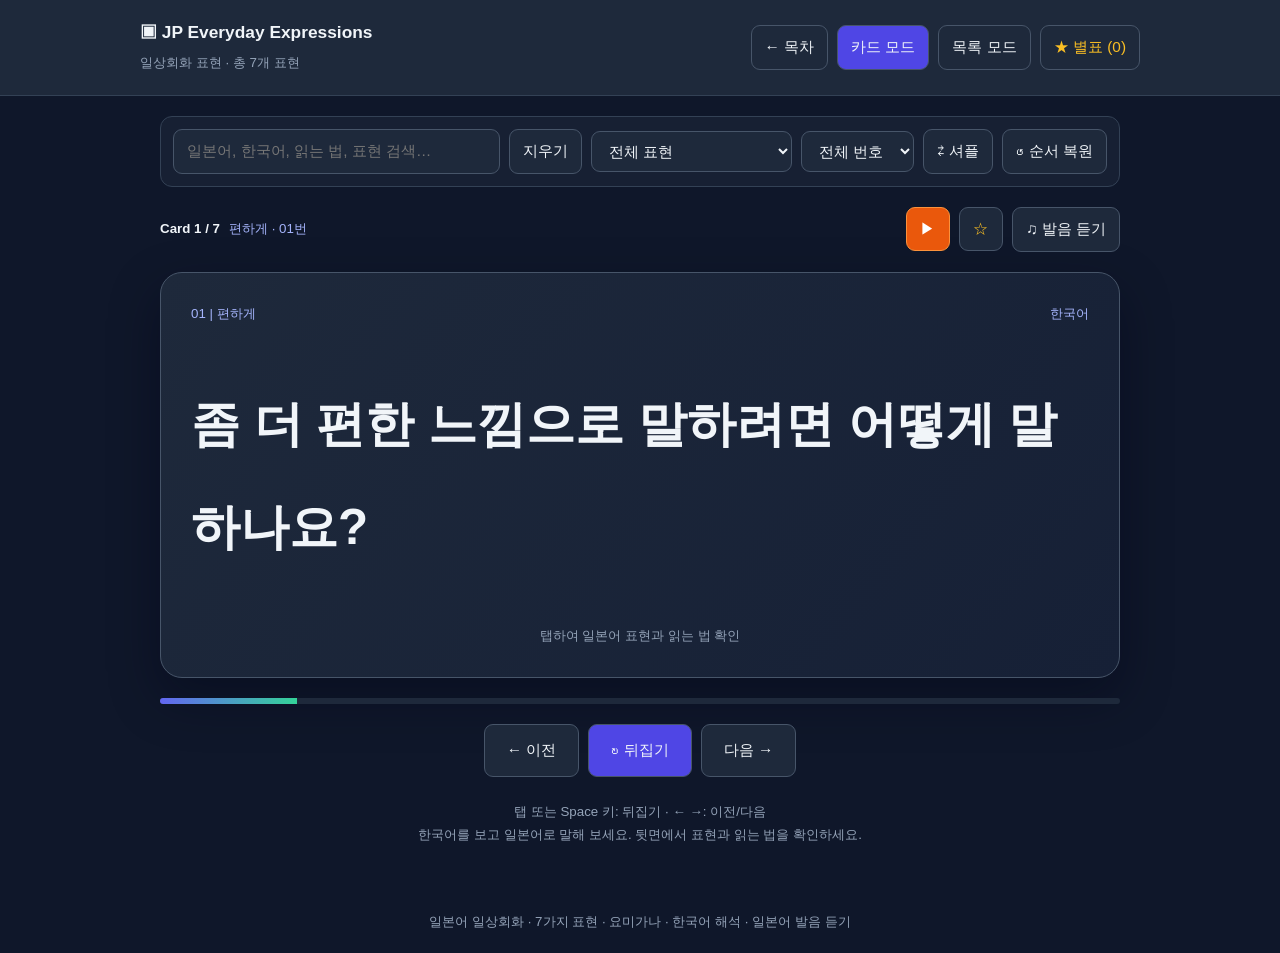
==== JP_Everyday_Expressions.html @ 0b971351 "Add menu return link to all study pages" ====
<!doctype html><html lang="ko"><meta charset="utf-8"><meta name="viewport" content="width=device-width,initial-scale=1"><title>JP Everyday Expressions</title><link rel="icon" type="image/svg+xml" href="./sjpt-favicon.svg"><style>
:root{color-scheme:dark}*{box-sizing:border-box}body{margin:0;background:#0f172a;color:#f1f5f9;font:calc(16px + 1pt)/1.7 Arial,'Malgun Gothic',sans-serif}header{background:#1e293b;border-bottom:1px solid #334155;padding:18px}header>div,main{max-width:1000px;margin:auto}h1{font-size:calc(16px + 1pt);margin:0}small,.hint,footer{font-size:calc(12px + 1pt);color:#94a3b8}main{padding:20px}.row{display:flex;gap:9px;align-items:center;flex-wrap:wrap}header>div{display:flex;justify-content:space-between;gap:16px;flex-wrap:wrap}button,input,select,.menuLink{font:calc(14px + 1pt)/1.5 Arial,'Malgun Gothic',sans-serif;border:1px solid #475569;border-radius:9px;padding:10px 13px;color:#f1f5f9;background:#1e293b}button,select,.menuLink{cursor:pointer}.menuLink{text-decoration:none;display:inline-flex;align-items:center}button:hover,.menuLink:hover{background:#475569}button.active,.primary{background:#4f46e5}button:focus-visible,input:focus-visible,select:focus-visible,[tabindex]:focus-visible{outline:3px solid #a5b4fc;outline-offset:3px}input{flex:1;min-width:180px}.filters{background:#1e293b88;padding:12px;border:1px solid #334155;border-radius:12px}.status{justify-content:space-between;margin:20px 0;font-size:calc(12px + 1pt)}.badge{color:#a5b4fc}.star{color:#fbbf24}#autoPlay,#star{width:44px;height:44px;padding:0;display:inline-grid;place-items:center}#autoPlay{background:#ea580c;border-color:#fb923c;color:#fff}#autoPlay:hover{background:#c2410c;border-color:#fdba74}#autoPlay.active{background:#f97316;border-color:#fed7aa}.card{border:1px solid #475569;background:linear-gradient(130deg,#1e293b,#162036);border-radius:22px;padding:30px;min-height:400px;box-shadow:0 20px 50px #02061766;cursor:pointer;display:flex;flex-direction:column;gap:26px}.card.back{background:linear-gradient(130deg,#28244c,#0f172a);border-color:#6366f1}.cardTop{display:flex;justify-content:space-between;gap:10px;font-size:calc(12px + 1pt);color:#a5b4fc}.sentence{font-size:calc(48px + 1pt);line-height:2.1;font-weight:bold;overflow-wrap:anywhere;margin:auto 0;padding:20px 0}.sentence.long{font-size:calc(30px + 1pt)}ruby{ruby-position:over}rt{font-size:calc(14px + 1pt);color:#a5b4fc;font-weight:normal}rp{display:none}.translations{margin:1em 0 0;border-top:1px solid #454563;padding-top:24px;display:grid;grid-template-columns:46px 1fr;gap:12px;font-size:calc(16px + 1pt);line-height:1.8}dt{font-weight:bold;color:#a5b4fc}dd{margin:0}dt:last-of-type,dd:last-child{color:#6ee7b7}.hint{text-align:center}.progress{height:6px;border-radius:5px;background:#1e293b;margin:20px 0;overflow:hidden}.progress>div{height:100%;background:linear-gradient(90deg,#6366f1,#34d399)}.controls{justify-content:center}.controls button{padding:14px 22px}.help{text-align:center;color:#94a3b8;font-size:calc(12px + 1pt);margin:24px 0}.listitem{background:#1e293b;border:1px solid #334155;border-radius:14px;padding:22px;margin:15px 0}.listitem h2{font-size:calc(14px + 1pt);color:#a5b4fc}.listSentence{font-size:calc(20px + 1pt);line-height:2.3}footer{text-align:center;padding:20px}.empty{text-align:center;padding:60px 20px;color:#94a3b8}#message{color:#fbbf24;font-size:calc(12px + 1pt)}[hidden]{display:none!important}@media(max-width:640px){main{padding:12px}.card{padding:22px 18px;min-height:380px}.sentence{font-size:calc(36px + 1pt)}.sentence.long{font-size:calc(28px + 1pt)}rt{font-size:calc(12px + 1pt)}.filters input{flex-basis:100%}select{max-width:100%}.translations{grid-template-columns:38px 1fr}.controls button{padding:12px 18px}}
</style><header><div><div><h1>▣ JP Everyday Expressions</h1><small>일상회화 표현 · 총 7개 표현</small></div><nav class="row"><a class="menuLink" href="./index.html" aria-label="SJPT 학습 목차로 돌아가기">← 목차</a><button id="cardsMode" class="active">카드 모드</button><button id="listMode">목록 모드</button><button id="starFilter" class="star">★ 별표 (0)</button></nav></div></header><main><section class="row filters"><input id="search" aria-label="검색" placeholder="일본어, 한국어, 읽는 법, 표현 검색…"><button id="clear">지우기</button><select id="part" aria-label="표현 분류"><option value="">전체 표현</option><option value="1">편하게</option><option value="2">격식 있게</option><option value="3">정중하게</option><option value="4">어느 쪽이든 괜찮음</option><option value="5">티켓 구매 문의</option><option value="6">매표소 위치 안내</option><option value="7">교통 IC 카드 이용 안내</option></select><select id="number" aria-label="문항 번호"><option value="">전체 번호</option></select><button id="shuffle">⇄ 셔플</button><button id="reset">↺ 순서 복원</button></section><div class="row status"><div class="row"><strong id="count" aria-live="polite"></strong><span id="tag" class="badge"></span></div><div class="row"><button id="autoPlay" aria-label="자동 넘김 시작" title="자동 넘김 시작" aria-pressed="false">▶</button><button id="star" class="star" aria-label="현재 문항 별표">☆</button><button id="speak">♫ 발음 듣기</button></div></div><p id="message" role="status"></p><section id="cardView"><div id="card" class="card" role="button" tabindex="0" aria-label="카드 뒤집기"></div><div class="progress"><div id="progress"></div></div><div class="row controls"><button id="prev">← 이전</button><button id="flip" class="primary">↻ 뒤집기</button><button id="next">다음 →</button></div><p class="help">탭 또는 Space 키: 뒤집기 · ← →: 이전/다음<br>한국어를 보고 일본어로 말해 보세요. 뒷면에서 표현과 읽는 법을 확인하세요.</p></section><section id="listView" hidden aria-label="문항 목록"></section><div id="empty" class="empty" hidden>조건에 맞는 문항이 없습니다.<br>검색어 또는 필터를 변경해 주세요.</div></main><footer>일본어 일상회화 · 7가지 표현 · 요미가나 · 한국어 해석 · 일본어 발음 듣기</footer><script>
const DATA=[{"title": "편하게", "qko": "좀 더 편한 느낌으로 말하려면 어떻게 말하나요?", "a": "もう少しカジュアルに言うなら、どう言いますか？", "part": 1, "id": 1, "no": "01", "qr": "좀 더 편한 느낌으로 말하려면 어떻게 말하나요?", "q": "좀 더 편한 느낌으로 말하려면 어떻게 말하나요?", "ar": "もう少(すこ)しカジュアルに言(い)うなら、どう言(い)いますか？", "situation": "", "ako": "カジュアル: 격식 없는, 편안한"}, {"title": "격식 있게", "qko": "좀 더 공식적인 느낌으로 말하려면 어떻게 말하나요?", "a": "もう少しフォーマルに言うなら、どう言いますか？", "part": 2, "id": 2, "no": "02", "qr": "좀 더 공식적인 느낌으로 말하려면 어떻게 말하나요?", "q": "좀 더 공식적인 느낌으로 말하려면 어떻게 말하나요?", "ar": "もう少(すこ)しフォーマルに言(い)うなら、どう言(い)いますか？", "situation": "", "ako": "フォーマル: 격식을 갖춘, 공식적인"}, {"title": "정중하게", "qko": "좀 더 정중하게 말하려면 어떻게 말하나요?", "a": "もう少し丁寧に言うなら、どう言いますか？", "part": 3, "id": 3, "no": "03", "qr": "좀 더 정중하게 말하려면 어떻게 말하나요?", "q": "좀 더 정중하게 말하려면 어떻게 말하나요?", "ar": "もう少(すこ)し丁寧(ていねい)に言(い)うなら、どう言(い)いますか？", "situation": "", "ako": "丁寧（ていねい）: 정중함"}, {"id": 4, "part": 4, "no": "04", "title": "어느 쪽이든 괜찮음", "q": "어느 쪽을 사용해도 상관없습니다.", "a": "どちらを使っても構いません。", "qr": "어느 쪽을 사용해도 상관없습니다.", "ar": "どちらを使(つか)っても構(かま)いません。", "qko": "어느 쪽을 사용해도 상관없습니다.", "ako": "どちら: 어느 쪽 · ～ても構いません: ~해도 상관없습니다", "situation": ""}, {"id": 5, "part": 5, "no": "05", "title": "티켓 구매 문의", "q": "실례합니다. 저기요. 이거, 티켓은 어딘가에서 살 필요가 있나요?", "qr": "실례합니다. 저기요. 이거, 티켓은 어딘가에서 살 필요가 있나요?", "qko": "실례합니다. 저기요. 이거, 티켓은 어딘가에서 살 필요가 있나요?", "a": "すいません。あのう。これ、チケットって、どこかで買う必要がありますか", "ar": "すいません。あのう。これ、チケットって、どこかで買(か)う必要(ひつよう)がありますか", "situation": "Yuka가 직원에게 티켓 구매가 필요한지 묻는 상황", "ako": "～必要がありますか（ひつようがありますか）: ~할 필요가 있나요? · チケットって: 티켓 말인데요 / 티켓은 (화제 제시) · すいません: すみません의 구어 표현"}, {"id": 6, "part": 6, "no": "06", "title": "매표소 위치 안내", "q": "저기 말이죠. 만약 티켓을 사실 거라면, 나카우 입간판 아래에 매표소가 있어요.", "qr": "저기 말이죠. 만약 티켓을 사실 거라면, 나카우 입간판 아래에 매표소가 있어요.", "qko": "저기 말이죠. 만약 티켓을 사실 거라면, 나카우 입간판 아래에 매표소가 있어요.", "a": "あのね。もし買われるんやったら、「なか卯」の立て看板の下に切符売り場。", "ar": "あのね。もし買(か)われるんやったら、「なか卯(う)」の立(た)て看板(かんばん)の下(した)に切符売(きっぷう)り場(ば)。", "situation": "직원이 관서 사투리로 매표소 위치를 안내하는 상황", "ako": "買われる（かわれる）: 이 문맥에서는 존경 표현인 ‘사시다’ · ～んやったら: ~라면 (관서 방언; 표준어 ～んだったら) · なか卯（なかう）: 나카우 · 立て看板（たてかんばん）: 입간판 · 切符売り場（きっぷうりば）: 매표소 · 문장 끝의 があります가 생략된 구어 표현"}, {"id": 7, "part": 7, "no": "07", "title": "교통 IC 카드 이용 안내", "q": "혹시, 저기, 교통계 IC 카드를 가지고 계시다면, 탈 때 태그(터치)로도 가능합니다.", "qr": "혹시, 저기, 교통계 IC 카드를 가지고 계시다면, 탈 때 태그(터치)로도 가능합니다.", "qko": "혹시, 저기, 교통계 IC 카드를 가지고 계시다면, 탈 때 태그(터치)로도 가능합니다.", "a": "もし、あのう、交通系のICカードお持ちでしたら、乗るとき、タッチでもいけます。", "ar": "もし、あのう、交通系(こうつうけい)のICカードお持(も)ちでしたら、乗(の)るとき、タッチでもいけます。", "situation": "직원이 교통 IC 카드로 탑승할 수 있다고 안내하는 상황", "ako": "交通系（こうつうけい）: 교통계, 교통 관련 · ICカード（アイシーカード）: IC 카드 · お持ちでしたら（おもちでしたら）: 가지고 계시다면 (소지 여부를 높여 묻는 존경 표현) · 乗るとき（のるとき）: 탈 때 · タッチでも: 터치로도 · いけます: 가능합니다, 됩니다 (여기서는 이용 가능함을 나타내는 구어 표현)"}];
const $=id=>document.getElementById(id);const AUTO_DELAY=5000;let autoPlaying=false,autoTimer=null;let stars=new Set();try{stars=new Set(JSON.parse(localStorage.getItem('jp-everyday-expressions-stars-v1')||'[]'))}catch{}let filtered=[...DATA],index=0,back=false,onlyStars=false,mode='card';
const esc=s=>s.replace(/[&<>"']/g,c=>({'&':'&amp;','<':'&lt;','>':'&gt;','"':'&quot;',"'":'&#39;'}[c]));
function ruby(s){return esc(s).replace(/([一-龯々〆ヵヶ][一-龯々〆ヵヶぁ-ゖー]*?)\(([ぁ-ゖー]+)\)/g,'<ruby>$1<rp>(</rp><rt>$2</rt><rp>)</rp></ruby>')}
function translation(c){return '<dl class="translations">'+(c.situation?'<dt>상황</dt><dd>'+esc(c.situation)+'</dd>':'')+'<dt>뜻</dt><dd>'+esc(c.qko)+'</dd><dt>어휘</dt><dd>'+esc(c.ako)+'</dd></dl>'}
function stop(){activeUtterance=null;if('speechSynthesis'in window)speechSynthesis.cancel();$('message').textContent=''}
let activeUtterance=null;
function speak(c,answer){
 if(!('speechSynthesis'in window)||!('SpeechSynthesisUtterance'in window)){$('message').textContent='이 브라우저는 음성 재생을 지원하지 않습니다. Chrome 등 다른 브라우저에서 열어 주세요.';return}
 const synth=window.speechSynthesis;
 synth.cancel();
 const u=new SpeechSynthesisUtterance(c.a);
 activeUtterance=u;
 u.lang='ja-JP';u.rate=.85;u.pitch=1;u.volume=1;
 const voices=synth.getVoices();
 const japanese=voices.filter(v=>/^ja(?:-|$)/i.test(v.lang));
 const voice=japanese.find(v=>v.default)||japanese.find(v=>v.localService)||japanese[0];
 if(voice)u.voice=voice;
 $('message').textContent='음성 재생을 요청했습니다…';
 u.onstart=()=>{if(activeUtterance===u)$('message').textContent='일본어 음성 재생 중…'};
 u.onend=()=>{if(activeUtterance===u){$('message').textContent='';activeUtterance=null}};
 u.onerror=e=>{if(activeUtterance!==u)return;activeUtterance=null;if(e.error==='canceled'||e.error==='interrupted'){$('message').textContent='';return}$('message').textContent='음성을 재생하지 못했습니다. 안드로이드 설정의 텍스트 음성 변환에서 일본어 음성 데이터를 설치한 뒤 Chrome에서 다시 시도해 주세요.'};
 try{if(synth.paused)synth.resume();synth.speak(u)}catch(e){activeUtterance=null;$('message').textContent='음성 재생을 시작하지 못했습니다. Chrome에서 열고 일본어 음성 설정을 확인해 주세요.'}
}

function clearAutoTimers(){if(autoTimer){clearTimeout(autoTimer);autoTimer=null}}
function updateAutoStatus(){const button=$('autoPlay');if(!button)return;button.classList.toggle('active',autoPlaying);button.setAttribute('aria-pressed',autoPlaying);button.textContent=autoPlaying?'■':'▶';const label=autoPlaying?'자동 넘김 정지':'자동 넘김 시작';button.setAttribute('aria-label',label);button.title=label}
function stopAuto(){autoPlaying=false;clearAutoTimers();updateAutoStatus()}
function scheduleAuto(){clearAutoTimers();if(!autoPlaying||!filtered.length||mode!=='card'){stopAuto();return}autoTimer=setTimeout(()=>{clearAutoTimers();stop();let movedToNext=false;if(back){index=(index+1)%filtered.length;back=false;movedToNext=true}else back=true;render();if(movedToNext)speak(filtered[index],false);scheduleAuto()},AUTO_DELAY)}
function toggleAuto(){if(autoPlaying){stopAuto();stop();return}if(!filtered.length)return;mode='card';back=false;autoPlaying=true;render();speak(filtered[index],false);scheduleAuto()}

function toggleStar(id){stars.has(id)?stars.delete(id):stars.add(id);try{localStorage.setItem('jp-everyday-expressions-stars-v1',JSON.stringify([...stars]))}catch{$('message').textContent='이 브라우저에서는 별표를 영구 저장할 수 없습니다.'}if(onlyStars)apply();else render()}
function apply(){stopAuto();stop();const q=$('search').value.toLowerCase().trim();filtered=DATA.filter(c=>(!$('part').value||c.part==$('part').value)&&(!$('number').value||c.no==$('number').value)&&(!onlyStars||stars.has(c.id))&&(!q||Object.values(c).join(' ').toLowerCase().includes(q)));index=0;back=false;render()}
function render(){const c=filtered[index];$('starFilter').textContent='★ 별표 ('+stars.size+')';$('starFilter').classList.toggle('active',onlyStars);$('starFilter').setAttribute('aria-pressed',onlyStars);$('cardsMode').classList.toggle('active',mode==='card');$('listMode').classList.toggle('active',mode==='list');$('cardView').hidden=!c||mode!=='card';$('listView').hidden=!c||mode!=='list';$('empty').hidden=!!c;$('star').hidden=!c||mode!=='card';$('speak').hidden=!c||mode!=='card';$('count').textContent=c?(mode==='card'?`Card ${index+1} / ${filtered.length}`:`총 ${filtered.length}문항`):'0문항';$('tag').textContent=c?`${c.title} · ${c.no}번`:'';if(!c)return;
$('star').textContent=stars.has(c.id)?'★':'☆';$('star').setAttribute('aria-pressed',stars.has(c.id));$('card').classList.toggle('back',back);$('card').innerHTML=`<div class="cardTop"><span>${c.no} | ${esc(c.title)}</span><span>${back?'일본어':'한국어'}</span></div><div class="sentence ${(back?c.a:c.q).length>55?'long':''}" lang="${back?'ja':'ko'}">${ruby(back?c.ar:c.qr)}</div>${back?translation(c):''}<div class="hint">${back?'다시 탭하면 한국어로 돌아갑니다':'탭하여 일본어 표현과 읽는 법 확인'}</div>`;$('progress').style.width=((index+1)/filtered.length*100)+'%';
if(mode==='list')$('listView').innerHTML=filtered.map(c=>`<article class="listitem"><div class="row"><h2>${c.no} | ${esc(c.title)}</h2><button class="star" data-star="${c.id}" aria-label="${c.no}번 별표" aria-pressed="${stars.has(c.id)}">${stars.has(c.id)?'★':'☆'}</button><button data-q="${c.id}">발음 듣기</button></div><p class="listSentence" lang="ko">${ruby(c.qr)}</p><p class="listSentence" lang="ja">${ruby(c.ar)}</p>${translation(c)}</article>`).join('')}
function flip(){if(!filtered.length)return;stop();back=!back;render();if(autoPlaying)scheduleAuto()}
function move(n){if(!filtered.length)return;stop();index=(index+n+filtered.length)%filtered.length;back=false;render();if(autoPlaying)scheduleAuto()}
$('autoPlay').onclick=toggleAuto;$('card').onclick=flip;$('card').onkeydown=e=>{if(e.key==='Enter'){e.preventDefault();flip()}};$('flip').onclick=flip;$('prev').onclick=()=>move(-1);$('next').onclick=()=>move(1);$('star').onclick=()=>toggleStar(filtered[index].id);$('speak').onclick=()=>speak(filtered[index],back);$('starFilter').onclick=()=>{onlyStars=!onlyStars;apply()};$('cardsMode').onclick=()=>{stopAuto();stop();mode='card';render()};$('listMode').onclick=()=>{stopAuto();stop();mode='list';render()};$('search').oninput=apply;$('part').onchange=apply;$('number').onchange=apply;$('clear').onclick=()=>{$('search').value='';apply()};$('reset').onclick=apply;$('shuffle').onclick=()=>{stopAuto();stop();for(let i=filtered.length-1;i>0;i--){let j=Math.floor(Math.random()*(i+1));[filtered[i],filtered[j]]=[filtered[j],filtered[i]]}index=0;back=false;render()};$('listView').onclick=e=>{const b=e.target.closest('button');if(!b)return;if(b.dataset.star)toggleStar(+b.dataset.star);else speak(DATA.find(c=>c.id===+(b.dataset.q||b.dataset.a)),!!b.dataset.a)};document.addEventListener('keydown',e=>{if(['INPUT','SELECT','TEXTAREA','BUTTON'].includes(e.target.tagName)||mode!=='card')return;if(e.code==='Space'){e.preventDefault();flip()}else if(e.key==='ArrowLeft'){e.preventDefault();move(-1)}else if(e.key==='ArrowRight'){e.preventDefault();move(1)}});for(let i=1;i<=DATA.length;i++){const v=String(i).padStart(2,'0');$('number').add(new Option(v+'번',v))}render();updateAutoStatus();
</script></html>
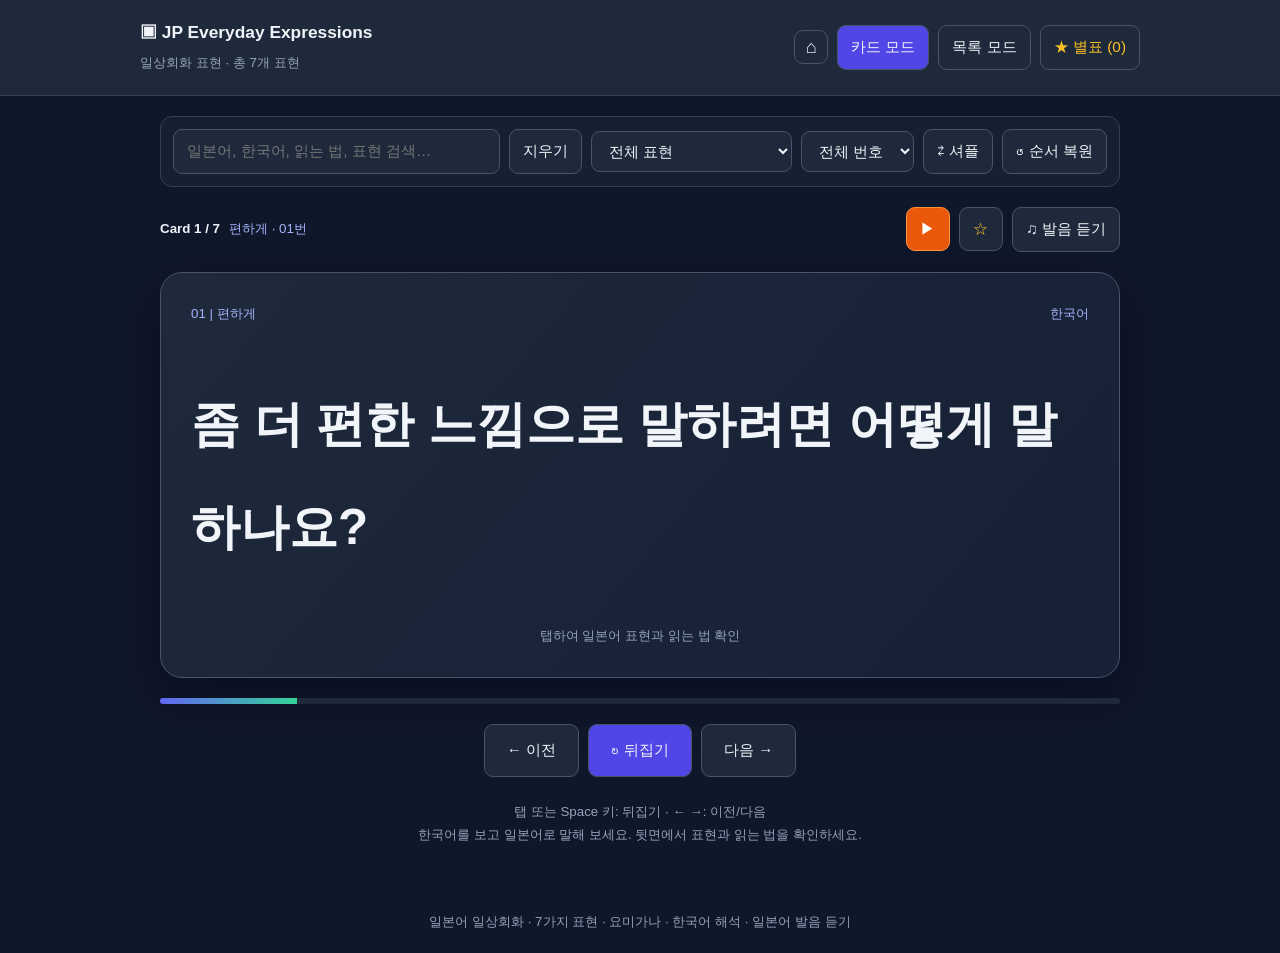
==== commit c0a40e20: "Compact menu links into home icon buttons" ====
--- a/JP_Everyday_Expressions.html
+++ b/JP_Everyday_Expressions.html
@@ -1,6 +1,6 @@
 <!doctype html><html lang="ko"><meta charset="utf-8"><meta name="viewport" content="width=device-width,initial-scale=1"><title>JP Everyday Expressions</title><link rel="icon" type="image/svg+xml" href="./sjpt-favicon.svg"><style>
-:root{color-scheme:dark}*{box-sizing:border-box}body{margin:0;background:#0f172a;color:#f1f5f9;font:calc(16px + 1pt)/1.7 Arial,'Malgun Gothic',sans-serif}header{background:#1e293b;border-bottom:1px solid #334155;padding:18px}header>div,main{max-width:1000px;margin:auto}h1{font-size:calc(16px + 1pt);margin:0}small,.hint,footer{font-size:calc(12px + 1pt);color:#94a3b8}main{padding:20px}.row{display:flex;gap:9px;align-items:center;flex-wrap:wrap}header>div{display:flex;justify-content:space-between;gap:16px;flex-wrap:wrap}button,input,select,.menuLink{font:calc(14px + 1pt)/1.5 Arial,'Malgun Gothic',sans-serif;border:1px solid #475569;border-radius:9px;padding:10px 13px;color:#f1f5f9;background:#1e293b}button,select,.menuLink{cursor:pointer}.menuLink{text-decoration:none;display:inline-flex;align-items:center}button:hover,.menuLink:hover{background:#475569}button.active,.primary{background:#4f46e5}button:focus-visible,input:focus-visible,select:focus-visible,[tabindex]:focus-visible{outline:3px solid #a5b4fc;outline-offset:3px}input{flex:1;min-width:180px}.filters{background:#1e293b88;padding:12px;border:1px solid #334155;border-radius:12px}.status{justify-content:space-between;margin:20px 0;font-size:calc(12px + 1pt)}.badge{color:#a5b4fc}.star{color:#fbbf24}#autoPlay,#star{width:44px;height:44px;padding:0;display:inline-grid;place-items:center}#autoPlay{background:#ea580c;border-color:#fb923c;color:#fff}#autoPlay:hover{background:#c2410c;border-color:#fdba74}#autoPlay.active{background:#f97316;border-color:#fed7aa}.card{border:1px solid #475569;background:linear-gradient(130deg,#1e293b,#162036);border-radius:22px;padding:30px;min-height:400px;box-shadow:0 20px 50px #02061766;cursor:pointer;display:flex;flex-direction:column;gap:26px}.card.back{background:linear-gradient(130deg,#28244c,#0f172a);border-color:#6366f1}.cardTop{display:flex;justify-content:space-between;gap:10px;font-size:calc(12px + 1pt);color:#a5b4fc}.sentence{font-size:calc(48px + 1pt);line-height:2.1;font-weight:bold;overflow-wrap:anywhere;margin:auto 0;padding:20px 0}.sentence.long{font-size:calc(30px + 1pt)}ruby{ruby-position:over}rt{font-size:calc(14px + 1pt);color:#a5b4fc;font-weight:normal}rp{display:none}.translations{margin:1em 0 0;border-top:1px solid #454563;padding-top:24px;display:grid;grid-template-columns:46px 1fr;gap:12px;font-size:calc(16px + 1pt);line-height:1.8}dt{font-weight:bold;color:#a5b4fc}dd{margin:0}dt:last-of-type,dd:last-child{color:#6ee7b7}.hint{text-align:center}.progress{height:6px;border-radius:5px;background:#1e293b;margin:20px 0;overflow:hidden}.progress>div{height:100%;background:linear-gradient(90deg,#6366f1,#34d399)}.controls{justify-content:center}.controls button{padding:14px 22px}.help{text-align:center;color:#94a3b8;font-size:calc(12px + 1pt);margin:24px 0}.listitem{background:#1e293b;border:1px solid #334155;border-radius:14px;padding:22px;margin:15px 0}.listitem h2{font-size:calc(14px + 1pt);color:#a5b4fc}.listSentence{font-size:calc(20px + 1pt);line-height:2.3}footer{text-align:center;padding:20px}.empty{text-align:center;padding:60px 20px;color:#94a3b8}#message{color:#fbbf24;font-size:calc(12px + 1pt)}[hidden]{display:none!important}@media(max-width:640px){main{padding:12px}.card{padding:22px 18px;min-height:380px}.sentence{font-size:calc(36px + 1pt)}.sentence.long{font-size:calc(28px + 1pt)}rt{font-size:calc(12px + 1pt)}.filters input{flex-basis:100%}select{max-width:100%}.translations{grid-template-columns:38px 1fr}.controls button{padding:12px 18px}}
-</style><header><div><div><h1>▣ JP Everyday Expressions</h1><small>일상회화 표현 · 총 7개 표현</small></div><nav class="row"><a class="menuLink" href="./index.html" aria-label="SJPT 학습 목차로 돌아가기">← 목차</a><button id="cardsMode" class="active">카드 모드</button><button id="listMode">목록 모드</button><button id="starFilter" class="star">★ 별표 (0)</button></nav></div></header><main><section class="row filters"><input id="search" aria-label="검색" placeholder="일본어, 한국어, 읽는 법, 표현 검색…"><button id="clear">지우기</button><select id="part" aria-label="표현 분류"><option value="">전체 표현</option><option value="1">편하게</option><option value="2">격식 있게</option><option value="3">정중하게</option><option value="4">어느 쪽이든 괜찮음</option><option value="5">티켓 구매 문의</option><option value="6">매표소 위치 안내</option><option value="7">교통 IC 카드 이용 안내</option></select><select id="number" aria-label="문항 번호"><option value="">전체 번호</option></select><button id="shuffle">⇄ 셔플</button><button id="reset">↺ 순서 복원</button></section><div class="row status"><div class="row"><strong id="count" aria-live="polite"></strong><span id="tag" class="badge"></span></div><div class="row"><button id="autoPlay" aria-label="자동 넘김 시작" title="자동 넘김 시작" aria-pressed="false">▶</button><button id="star" class="star" aria-label="현재 문항 별표">☆</button><button id="speak">♫ 발음 듣기</button></div></div><p id="message" role="status"></p><section id="cardView"><div id="card" class="card" role="button" tabindex="0" aria-label="카드 뒤집기"></div><div class="progress"><div id="progress"></div></div><div class="row controls"><button id="prev">← 이전</button><button id="flip" class="primary">↻ 뒤집기</button><button id="next">다음 →</button></div><p class="help">탭 또는 Space 키: 뒤집기 · ← →: 이전/다음<br>한국어를 보고 일본어로 말해 보세요. 뒷면에서 표현과 읽는 법을 확인하세요.</p></section><section id="listView" hidden aria-label="문항 목록"></section><div id="empty" class="empty" hidden>조건에 맞는 문항이 없습니다.<br>검색어 또는 필터를 변경해 주세요.</div></main><footer>일본어 일상회화 · 7가지 표현 · 요미가나 · 한국어 해석 · 일본어 발음 듣기</footer><script>
+:root{color-scheme:dark}*{box-sizing:border-box}body{margin:0;background:#0f172a;color:#f1f5f9;font:calc(16px + 1pt)/1.7 Arial,'Malgun Gothic',sans-serif}header{background:#1e293b;border-bottom:1px solid #334155;padding:18px}header>div,main{max-width:1000px;margin:auto}h1{font-size:calc(16px + 1pt);margin:0}small,.hint,footer{font-size:calc(12px + 1pt);color:#94a3b8}main{padding:20px}.row{display:flex;gap:9px;align-items:center;flex-wrap:wrap}header>div{display:flex;justify-content:space-between;gap:16px;flex-wrap:wrap}button,input,select,.menuLink{font:calc(14px + 1pt)/1.5 Arial,'Malgun Gothic',sans-serif;border:1px solid #475569;border-radius:9px;padding:10px 13px;color:#f1f5f9;background:#1e293b}button,select,.menuLink{cursor:pointer}.menuLink{text-decoration:none;display:inline-flex;align-items:center;justify-content:center;width:34px;height:34px;padding:0;font-size:18px;line-height:1}button:hover,.menuLink:hover{background:#475569}button.active,.primary{background:#4f46e5}button:focus-visible,input:focus-visible,select:focus-visible,.menuLink:focus-visible,[tabindex]:focus-visible{outline:3px solid #a5b4fc;outline-offset:3px}input{flex:1;min-width:180px}.filters{background:#1e293b88;padding:12px;border:1px solid #334155;border-radius:12px}.status{justify-content:space-between;margin:20px 0;font-size:calc(12px + 1pt)}.badge{color:#a5b4fc}.star{color:#fbbf24}#autoPlay,#star{width:44px;height:44px;padding:0;display:inline-grid;place-items:center}#autoPlay{background:#ea580c;border-color:#fb923c;color:#fff}#autoPlay:hover{background:#c2410c;border-color:#fdba74}#autoPlay.active{background:#f97316;border-color:#fed7aa}.card{border:1px solid #475569;background:linear-gradient(130deg,#1e293b,#162036);border-radius:22px;padding:30px;min-height:400px;box-shadow:0 20px 50px #02061766;cursor:pointer;display:flex;flex-direction:column;gap:26px}.card.back{background:linear-gradient(130deg,#28244c,#0f172a);border-color:#6366f1}.cardTop{display:flex;justify-content:space-between;gap:10px;font-size:calc(12px + 1pt);color:#a5b4fc}.sentence{font-size:calc(48px + 1pt);line-height:2.1;font-weight:bold;overflow-wrap:anywhere;margin:auto 0;padding:20px 0}.sentence.long{font-size:calc(30px + 1pt)}ruby{ruby-position:over}rt{font-size:calc(14px + 1pt);color:#a5b4fc;font-weight:normal}rp{display:none}.translations{margin:1em 0 0;border-top:1px solid #454563;padding-top:24px;display:grid;grid-template-columns:46px 1fr;gap:12px;font-size:calc(16px + 1pt);line-height:1.8}dt{font-weight:bold;color:#a5b4fc}dd{margin:0}dt:last-of-type,dd:last-child{color:#6ee7b7}.hint{text-align:center}.progress{height:6px;border-radius:5px;background:#1e293b;margin:20px 0;overflow:hidden}.progress>div{height:100%;background:linear-gradient(90deg,#6366f1,#34d399)}.controls{justify-content:center}.controls button{padding:14px 22px}.help{text-align:center;color:#94a3b8;font-size:calc(12px + 1pt);margin:24px 0}.listitem{background:#1e293b;border:1px solid #334155;border-radius:14px;padding:22px;margin:15px 0}.listitem h2{font-size:calc(14px + 1pt);color:#a5b4fc}.listSentence{font-size:calc(20px + 1pt);line-height:2.3}footer{text-align:center;padding:20px}.empty{text-align:center;padding:60px 20px;color:#94a3b8}#message{color:#fbbf24;font-size:calc(12px + 1pt)}[hidden]{display:none!important}@media(max-width:640px){main{padding:12px}.card{padding:22px 18px;min-height:380px}.sentence{font-size:calc(36px + 1pt)}.sentence.long{font-size:calc(28px + 1pt)}rt{font-size:calc(12px + 1pt)}.filters input{flex-basis:100%}select{max-width:100%}.translations{grid-template-columns:38px 1fr}.controls button{padding:12px 18px}}
+</style><header><div><div><h1>▣ JP Everyday Expressions</h1><small>일상회화 표현 · 총 7개 표현</small></div><nav class="row"><a class="menuLink" href="./index.html" aria-label="SJPT 학습 목차로 돌아가기" title="목차로 돌아가기">⌂</a><button id="cardsMode" class="active">카드 모드</button><button id="listMode">목록 모드</button><button id="starFilter" class="star">★ 별표 (0)</button></nav></div></header><main><section class="row filters"><input id="search" aria-label="검색" placeholder="일본어, 한국어, 읽는 법, 표현 검색…"><button id="clear">지우기</button><select id="part" aria-label="표현 분류"><option value="">전체 표현</option><option value="1">편하게</option><option value="2">격식 있게</option><option value="3">정중하게</option><option value="4">어느 쪽이든 괜찮음</option><option value="5">티켓 구매 문의</option><option value="6">매표소 위치 안내</option><option value="7">교통 IC 카드 이용 안내</option></select><select id="number" aria-label="문항 번호"><option value="">전체 번호</option></select><button id="shuffle">⇄ 셔플</button><button id="reset">↺ 순서 복원</button></section><div class="row status"><div class="row"><strong id="count" aria-live="polite"></strong><span id="tag" class="badge"></span></div><div class="row"><button id="autoPlay" aria-label="자동 넘김 시작" title="자동 넘김 시작" aria-pressed="false">▶</button><button id="star" class="star" aria-label="현재 문항 별표">☆</button><button id="speak">♫ 발음 듣기</button></div></div><p id="message" role="status"></p><section id="cardView"><div id="card" class="card" role="button" tabindex="0" aria-label="카드 뒤집기"></div><div class="progress"><div id="progress"></div></div><div class="row controls"><button id="prev">← 이전</button><button id="flip" class="primary">↻ 뒤집기</button><button id="next">다음 →</button></div><p class="help">탭 또는 Space 키: 뒤집기 · ← →: 이전/다음<br>한국어를 보고 일본어로 말해 보세요. 뒷면에서 표현과 읽는 법을 확인하세요.</p></section><section id="listView" hidden aria-label="문항 목록"></section><div id="empty" class="empty" hidden>조건에 맞는 문항이 없습니다.<br>검색어 또는 필터를 변경해 주세요.</div></main><footer>일본어 일상회화 · 7가지 표현 · 요미가나 · 한국어 해석 · 일본어 발음 듣기</footer><script>
 const DATA=[{"title": "편하게", "qko": "좀 더 편한 느낌으로 말하려면 어떻게 말하나요?", "a": "もう少しカジュアルに言うなら、どう言いますか？", "part": 1, "id": 1, "no": "01", "qr": "좀 더 편한 느낌으로 말하려면 어떻게 말하나요?", "q": "좀 더 편한 느낌으로 말하려면 어떻게 말하나요?", "ar": "もう少(すこ)しカジュアルに言(い)うなら、どう言(い)いますか？", "situation": "", "ako": "カジュアル: 격식 없는, 편안한"}, {"title": "격식 있게", "qko": "좀 더 공식적인 느낌으로 말하려면 어떻게 말하나요?", "a": "もう少しフォーマルに言うなら、どう言いますか？", "part": 2, "id": 2, "no": "02", "qr": "좀 더 공식적인 느낌으로 말하려면 어떻게 말하나요?", "q": "좀 더 공식적인 느낌으로 말하려면 어떻게 말하나요?", "ar": "もう少(すこ)しフォーマルに言(い)うなら、どう言(い)いますか？", "situation": "", "ako": "フォーマル: 격식을 갖춘, 공식적인"}, {"title": "정중하게", "qko": "좀 더 정중하게 말하려면 어떻게 말하나요?", "a": "もう少し丁寧に言うなら、どう言いますか？", "part": 3, "id": 3, "no": "03", "qr": "좀 더 정중하게 말하려면 어떻게 말하나요?", "q": "좀 더 정중하게 말하려면 어떻게 말하나요?", "ar": "もう少(すこ)し丁寧(ていねい)に言(い)うなら、どう言(い)いますか？", "situation": "", "ako": "丁寧（ていねい）: 정중함"}, {"id": 4, "part": 4, "no": "04", "title": "어느 쪽이든 괜찮음", "q": "어느 쪽을 사용해도 상관없습니다.", "a": "どちらを使っても構いません。", "qr": "어느 쪽을 사용해도 상관없습니다.", "ar": "どちらを使(つか)っても構(かま)いません。", "qko": "어느 쪽을 사용해도 상관없습니다.", "ako": "どちら: 어느 쪽 · ～ても構いません: ~해도 상관없습니다", "situation": ""}, {"id": 5, "part": 5, "no": "05", "title": "티켓 구매 문의", "q": "실례합니다. 저기요. 이거, 티켓은 어딘가에서 살 필요가 있나요?", "qr": "실례합니다. 저기요. 이거, 티켓은 어딘가에서 살 필요가 있나요?", "qko": "실례합니다. 저기요. 이거, 티켓은 어딘가에서 살 필요가 있나요?", "a": "すいません。あのう。これ、チケットって、どこかで買う必要がありますか", "ar": "すいません。あのう。これ、チケットって、どこかで買(か)う必要(ひつよう)がありますか", "situation": "Yuka가 직원에게 티켓 구매가 필요한지 묻는 상황", "ako": "～必要がありますか（ひつようがありますか）: ~할 필요가 있나요? · チケットって: 티켓 말인데요 / 티켓은 (화제 제시) · すいません: すみません의 구어 표현"}, {"id": 6, "part": 6, "no": "06", "title": "매표소 위치 안내", "q": "저기 말이죠. 만약 티켓을 사실 거라면, 나카우 입간판 아래에 매표소가 있어요.", "qr": "저기 말이죠. 만약 티켓을 사실 거라면, 나카우 입간판 아래에 매표소가 있어요.", "qko": "저기 말이죠. 만약 티켓을 사실 거라면, 나카우 입간판 아래에 매표소가 있어요.", "a": "あのね。もし買われるんやったら、「なか卯」の立て看板の下に切符売り場。", "ar": "あのね。もし買(か)われるんやったら、「なか卯(う)」の立(た)て看板(かんばん)の下(した)に切符売(きっぷう)り場(ば)。", "situation": "직원이 관서 사투리로 매표소 위치를 안내하는 상황", "ako": "買われる（かわれる）: 이 문맥에서는 존경 표현인 ‘사시다’ · ～んやったら: ~라면 (관서 방언; 표준어 ～んだったら) · なか卯（なかう）: 나카우 · 立て看板（たてかんばん）: 입간판 · 切符売り場（きっぷうりば）: 매표소 · 문장 끝의 があります가 생략된 구어 표현"}, {"id": 7, "part": 7, "no": "07", "title": "교통 IC 카드 이용 안내", "q": "혹시, 저기, 교통계 IC 카드를 가지고 계시다면, 탈 때 태그(터치)로도 가능합니다.", "qr": "혹시, 저기, 교통계 IC 카드를 가지고 계시다면, 탈 때 태그(터치)로도 가능합니다.", "qko": "혹시, 저기, 교통계 IC 카드를 가지고 계시다면, 탈 때 태그(터치)로도 가능합니다.", "a": "もし、あのう、交通系のICカードお持ちでしたら、乗るとき、タッチでもいけます。", "ar": "もし、あのう、交通系(こうつうけい)のICカードお持(も)ちでしたら、乗(の)るとき、タッチでもいけます。", "situation": "직원이 교통 IC 카드로 탑승할 수 있다고 안내하는 상황", "ako": "交通系（こうつうけい）: 교통계, 교통 관련 · ICカード（アイシーカード）: IC 카드 · お持ちでしたら（おもちでしたら）: 가지고 계시다면 (소지 여부를 높여 묻는 존경 표현) · 乗るとき（のるとき）: 탈 때 · タッチでも: 터치로도 · いけます: 가능합니다, 됩니다 (여기서는 이용 가능함을 나타내는 구어 표현)"}];
 const $=id=>document.getElementById(id);const AUTO_DELAY=5000;let autoPlaying=false,autoTimer=null;let stars=new Set();try{stars=new Set(JSON.parse(localStorage.getItem('jp-everyday-expressions-stars-v1')||'[]'))}catch{}let filtered=[...DATA],index=0,back=false,onlyStars=false,mode='card';
 const esc=s=>s.replace(/[&<>"']/g,c=>({'&':'&amp;','<':'&lt;','>':'&gt;','"':'&quot;',"'":'&#39;'}[c]));
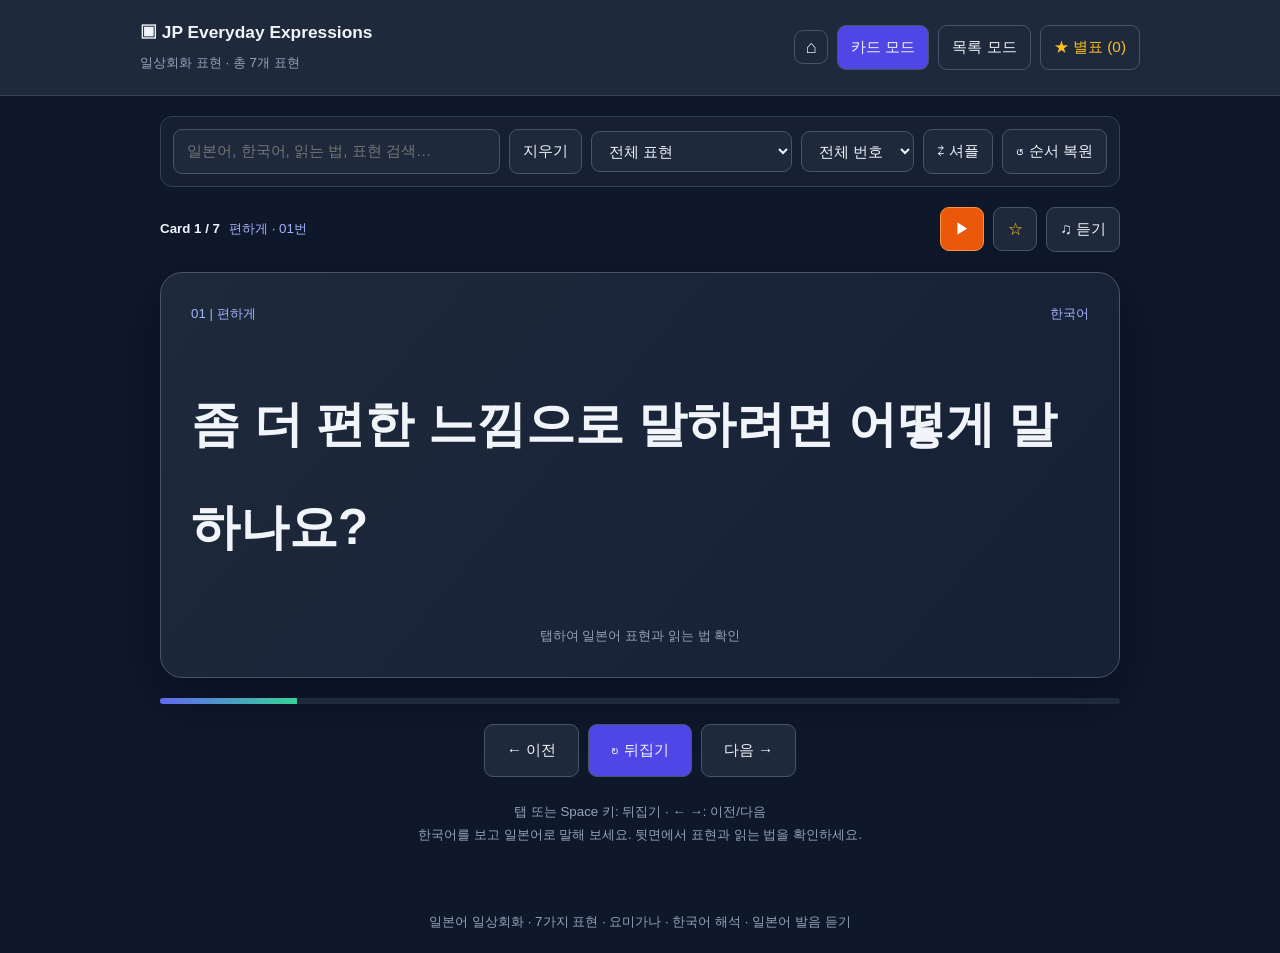
==== commit 88402db3: "Shorten pronunciation buttons to listen" ====
--- a/JP_Everyday_Expressions.html
+++ b/JP_Everyday_Expressions.html
@@ -1,6 +1,6 @@
 <!doctype html><html lang="ko"><meta charset="utf-8"><meta name="viewport" content="width=device-width,initial-scale=1"><title>JP Everyday Expressions</title><link rel="icon" type="image/svg+xml" href="./sjpt-favicon.svg"><style>
 :root{color-scheme:dark}*{box-sizing:border-box}body{margin:0;background:#0f172a;color:#f1f5f9;font:calc(16px + 1pt)/1.7 Arial,'Malgun Gothic',sans-serif}header{background:#1e293b;border-bottom:1px solid #334155;padding:18px}header>div,main{max-width:1000px;margin:auto}h1{font-size:calc(16px + 1pt);margin:0}small,.hint,footer{font-size:calc(12px + 1pt);color:#94a3b8}main{padding:20px}.row{display:flex;gap:9px;align-items:center;flex-wrap:wrap}header>div{display:flex;justify-content:space-between;gap:16px;flex-wrap:wrap}button,input,select,.menuLink{font:calc(14px + 1pt)/1.5 Arial,'Malgun Gothic',sans-serif;border:1px solid #475569;border-radius:9px;padding:10px 13px;color:#f1f5f9;background:#1e293b}button,select,.menuLink{cursor:pointer}.menuLink{text-decoration:none;display:inline-flex;align-items:center;justify-content:center;width:34px;height:34px;padding:0;font-size:18px;line-height:1}button:hover,.menuLink:hover{background:#475569}button.active,.primary{background:#4f46e5}button:focus-visible,input:focus-visible,select:focus-visible,.menuLink:focus-visible,[tabindex]:focus-visible{outline:3px solid #a5b4fc;outline-offset:3px}input{flex:1;min-width:180px}.filters{background:#1e293b88;padding:12px;border:1px solid #334155;border-radius:12px}.status{justify-content:space-between;margin:20px 0;font-size:calc(12px + 1pt)}.badge{color:#a5b4fc}.star{color:#fbbf24}#autoPlay,#star{width:44px;height:44px;padding:0;display:inline-grid;place-items:center}#autoPlay{background:#ea580c;border-color:#fb923c;color:#fff}#autoPlay:hover{background:#c2410c;border-color:#fdba74}#autoPlay.active{background:#f97316;border-color:#fed7aa}.card{border:1px solid #475569;background:linear-gradient(130deg,#1e293b,#162036);border-radius:22px;padding:30px;min-height:400px;box-shadow:0 20px 50px #02061766;cursor:pointer;display:flex;flex-direction:column;gap:26px}.card.back{background:linear-gradient(130deg,#28244c,#0f172a);border-color:#6366f1}.cardTop{display:flex;justify-content:space-between;gap:10px;font-size:calc(12px + 1pt);color:#a5b4fc}.sentence{font-size:calc(48px + 1pt);line-height:2.1;font-weight:bold;overflow-wrap:anywhere;margin:auto 0;padding:20px 0}.sentence.long{font-size:calc(30px + 1pt)}ruby{ruby-position:over}rt{font-size:calc(14px + 1pt);color:#a5b4fc;font-weight:normal}rp{display:none}.translations{margin:1em 0 0;border-top:1px solid #454563;padding-top:24px;display:grid;grid-template-columns:46px 1fr;gap:12px;font-size:calc(16px + 1pt);line-height:1.8}dt{font-weight:bold;color:#a5b4fc}dd{margin:0}dt:last-of-type,dd:last-child{color:#6ee7b7}.hint{text-align:center}.progress{height:6px;border-radius:5px;background:#1e293b;margin:20px 0;overflow:hidden}.progress>div{height:100%;background:linear-gradient(90deg,#6366f1,#34d399)}.controls{justify-content:center}.controls button{padding:14px 22px}.help{text-align:center;color:#94a3b8;font-size:calc(12px + 1pt);margin:24px 0}.listitem{background:#1e293b;border:1px solid #334155;border-radius:14px;padding:22px;margin:15px 0}.listitem h2{font-size:calc(14px + 1pt);color:#a5b4fc}.listSentence{font-size:calc(20px + 1pt);line-height:2.3}footer{text-align:center;padding:20px}.empty{text-align:center;padding:60px 20px;color:#94a3b8}#message{color:#fbbf24;font-size:calc(12px + 1pt)}[hidden]{display:none!important}@media(max-width:640px){main{padding:12px}.card{padding:22px 18px;min-height:380px}.sentence{font-size:calc(36px + 1pt)}.sentence.long{font-size:calc(28px + 1pt)}rt{font-size:calc(12px + 1pt)}.filters input{flex-basis:100%}select{max-width:100%}.translations{grid-template-columns:38px 1fr}.controls button{padding:12px 18px}}
-</style><header><div><div><h1>▣ JP Everyday Expressions</h1><small>일상회화 표현 · 총 7개 표현</small></div><nav class="row"><a class="menuLink" href="./index.html" aria-label="SJPT 학습 목차로 돌아가기" title="목차로 돌아가기">⌂</a><button id="cardsMode" class="active">카드 모드</button><button id="listMode">목록 모드</button><button id="starFilter" class="star">★ 별표 (0)</button></nav></div></header><main><section class="row filters"><input id="search" aria-label="검색" placeholder="일본어, 한국어, 읽는 법, 표현 검색…"><button id="clear">지우기</button><select id="part" aria-label="표현 분류"><option value="">전체 표현</option><option value="1">편하게</option><option value="2">격식 있게</option><option value="3">정중하게</option><option value="4">어느 쪽이든 괜찮음</option><option value="5">티켓 구매 문의</option><option value="6">매표소 위치 안내</option><option value="7">교통 IC 카드 이용 안내</option></select><select id="number" aria-label="문항 번호"><option value="">전체 번호</option></select><button id="shuffle">⇄ 셔플</button><button id="reset">↺ 순서 복원</button></section><div class="row status"><div class="row"><strong id="count" aria-live="polite"></strong><span id="tag" class="badge"></span></div><div class="row"><button id="autoPlay" aria-label="자동 넘김 시작" title="자동 넘김 시작" aria-pressed="false">▶</button><button id="star" class="star" aria-label="현재 문항 별표">☆</button><button id="speak">♫ 발음 듣기</button></div></div><p id="message" role="status"></p><section id="cardView"><div id="card" class="card" role="button" tabindex="0" aria-label="카드 뒤집기"></div><div class="progress"><div id="progress"></div></div><div class="row controls"><button id="prev">← 이전</button><button id="flip" class="primary">↻ 뒤집기</button><button id="next">다음 →</button></div><p class="help">탭 또는 Space 키: 뒤집기 · ← →: 이전/다음<br>한국어를 보고 일본어로 말해 보세요. 뒷면에서 표현과 읽는 법을 확인하세요.</p></section><section id="listView" hidden aria-label="문항 목록"></section><div id="empty" class="empty" hidden>조건에 맞는 문항이 없습니다.<br>검색어 또는 필터를 변경해 주세요.</div></main><footer>일본어 일상회화 · 7가지 표현 · 요미가나 · 한국어 해석 · 일본어 발음 듣기</footer><script>
+</style><header><div><div><h1>▣ JP Everyday Expressions</h1><small>일상회화 표현 · 총 7개 표현</small></div><nav class="row"><a class="menuLink" href="./index.html" aria-label="SJPT 학습 목차로 돌아가기" title="목차로 돌아가기">⌂</a><button id="cardsMode" class="active">카드 모드</button><button id="listMode">목록 모드</button><button id="starFilter" class="star">★ 별표 (0)</button></nav></div></header><main><section class="row filters"><input id="search" aria-label="검색" placeholder="일본어, 한국어, 읽는 법, 표현 검색…"><button id="clear">지우기</button><select id="part" aria-label="표현 분류"><option value="">전체 표현</option><option value="1">편하게</option><option value="2">격식 있게</option><option value="3">정중하게</option><option value="4">어느 쪽이든 괜찮음</option><option value="5">티켓 구매 문의</option><option value="6">매표소 위치 안내</option><option value="7">교통 IC 카드 이용 안내</option></select><select id="number" aria-label="문항 번호"><option value="">전체 번호</option></select><button id="shuffle">⇄ 셔플</button><button id="reset">↺ 순서 복원</button></section><div class="row status"><div class="row"><strong id="count" aria-live="polite"></strong><span id="tag" class="badge"></span></div><div class="row"><button id="autoPlay" aria-label="자동 넘김 시작" title="자동 넘김 시작" aria-pressed="false">▶</button><button id="star" class="star" aria-label="현재 문항 별표">☆</button><button id="speak">♫ 듣기</button></div></div><p id="message" role="status"></p><section id="cardView"><div id="card" class="card" role="button" tabindex="0" aria-label="카드 뒤집기"></div><div class="progress"><div id="progress"></div></div><div class="row controls"><button id="prev">← 이전</button><button id="flip" class="primary">↻ 뒤집기</button><button id="next">다음 →</button></div><p class="help">탭 또는 Space 키: 뒤집기 · ← →: 이전/다음<br>한국어를 보고 일본어로 말해 보세요. 뒷면에서 표현과 읽는 법을 확인하세요.</p></section><section id="listView" hidden aria-label="문항 목록"></section><div id="empty" class="empty" hidden>조건에 맞는 문항이 없습니다.<br>검색어 또는 필터를 변경해 주세요.</div></main><footer>일본어 일상회화 · 7가지 표현 · 요미가나 · 한국어 해석 · 일본어 발음 듣기</footer><script>
 const DATA=[{"title": "편하게", "qko": "좀 더 편한 느낌으로 말하려면 어떻게 말하나요?", "a": "もう少しカジュアルに言うなら、どう言いますか？", "part": 1, "id": 1, "no": "01", "qr": "좀 더 편한 느낌으로 말하려면 어떻게 말하나요?", "q": "좀 더 편한 느낌으로 말하려면 어떻게 말하나요?", "ar": "もう少(すこ)しカジュアルに言(い)うなら、どう言(い)いますか？", "situation": "", "ako": "カジュアル: 격식 없는, 편안한"}, {"title": "격식 있게", "qko": "좀 더 공식적인 느낌으로 말하려면 어떻게 말하나요?", "a": "もう少しフォーマルに言うなら、どう言いますか？", "part": 2, "id": 2, "no": "02", "qr": "좀 더 공식적인 느낌으로 말하려면 어떻게 말하나요?", "q": "좀 더 공식적인 느낌으로 말하려면 어떻게 말하나요?", "ar": "もう少(すこ)しフォーマルに言(い)うなら、どう言(い)いますか？", "situation": "", "ako": "フォーマル: 격식을 갖춘, 공식적인"}, {"title": "정중하게", "qko": "좀 더 정중하게 말하려면 어떻게 말하나요?", "a": "もう少し丁寧に言うなら、どう言いますか？", "part": 3, "id": 3, "no": "03", "qr": "좀 더 정중하게 말하려면 어떻게 말하나요?", "q": "좀 더 정중하게 말하려면 어떻게 말하나요?", "ar": "もう少(すこ)し丁寧(ていねい)に言(い)うなら、どう言(い)いますか？", "situation": "", "ako": "丁寧（ていねい）: 정중함"}, {"id": 4, "part": 4, "no": "04", "title": "어느 쪽이든 괜찮음", "q": "어느 쪽을 사용해도 상관없습니다.", "a": "どちらを使っても構いません。", "qr": "어느 쪽을 사용해도 상관없습니다.", "ar": "どちらを使(つか)っても構(かま)いません。", "qko": "어느 쪽을 사용해도 상관없습니다.", "ako": "どちら: 어느 쪽 · ～ても構いません: ~해도 상관없습니다", "situation": ""}, {"id": 5, "part": 5, "no": "05", "title": "티켓 구매 문의", "q": "실례합니다. 저기요. 이거, 티켓은 어딘가에서 살 필요가 있나요?", "qr": "실례합니다. 저기요. 이거, 티켓은 어딘가에서 살 필요가 있나요?", "qko": "실례합니다. 저기요. 이거, 티켓은 어딘가에서 살 필요가 있나요?", "a": "すいません。あのう。これ、チケットって、どこかで買う必要がありますか", "ar": "すいません。あのう。これ、チケットって、どこかで買(か)う必要(ひつよう)がありますか", "situation": "Yuka가 직원에게 티켓 구매가 필요한지 묻는 상황", "ako": "～必要がありますか（ひつようがありますか）: ~할 필요가 있나요? · チケットって: 티켓 말인데요 / 티켓은 (화제 제시) · すいません: すみません의 구어 표현"}, {"id": 6, "part": 6, "no": "06", "title": "매표소 위치 안내", "q": "저기 말이죠. 만약 티켓을 사실 거라면, 나카우 입간판 아래에 매표소가 있어요.", "qr": "저기 말이죠. 만약 티켓을 사실 거라면, 나카우 입간판 아래에 매표소가 있어요.", "qko": "저기 말이죠. 만약 티켓을 사실 거라면, 나카우 입간판 아래에 매표소가 있어요.", "a": "あのね。もし買われるんやったら、「なか卯」の立て看板の下に切符売り場。", "ar": "あのね。もし買(か)われるんやったら、「なか卯(う)」の立(た)て看板(かんばん)の下(した)に切符売(きっぷう)り場(ば)。", "situation": "직원이 관서 사투리로 매표소 위치를 안내하는 상황", "ako": "買われる（かわれる）: 이 문맥에서는 존경 표현인 ‘사시다’ · ～んやったら: ~라면 (관서 방언; 표준어 ～んだったら) · なか卯（なかう）: 나카우 · 立て看板（たてかんばん）: 입간판 · 切符売り場（きっぷうりば）: 매표소 · 문장 끝의 があります가 생략된 구어 표현"}, {"id": 7, "part": 7, "no": "07", "title": "교통 IC 카드 이용 안내", "q": "혹시, 저기, 교통계 IC 카드를 가지고 계시다면, 탈 때 태그(터치)로도 가능합니다.", "qr": "혹시, 저기, 교통계 IC 카드를 가지고 계시다면, 탈 때 태그(터치)로도 가능합니다.", "qko": "혹시, 저기, 교통계 IC 카드를 가지고 계시다면, 탈 때 태그(터치)로도 가능합니다.", "a": "もし、あのう、交通系のICカードお持ちでしたら、乗るとき、タッチでもいけます。", "ar": "もし、あのう、交通系(こうつうけい)のICカードお持(も)ちでしたら、乗(の)るとき、タッチでもいけます。", "situation": "직원이 교통 IC 카드로 탑승할 수 있다고 안내하는 상황", "ako": "交通系（こうつうけい）: 교통계, 교통 관련 · ICカード（アイシーカード）: IC 카드 · お持ちでしたら（おもちでしたら）: 가지고 계시다면 (소지 여부를 높여 묻는 존경 표현) · 乗るとき（のるとき）: 탈 때 · タッチでも: 터치로도 · いけます: 가능합니다, 됩니다 (여기서는 이용 가능함을 나타내는 구어 표현)"}];
 const $=id=>document.getElementById(id);const AUTO_DELAY=5000;let autoPlaying=false,autoTimer=null;let stars=new Set();try{stars=new Set(JSON.parse(localStorage.getItem('jp-everyday-expressions-stars-v1')||'[]'))}catch{}let filtered=[...DATA],index=0,back=false,onlyStars=false,mode='card';
 const esc=s=>s.replace(/[&<>"']/g,c=>({'&':'&amp;','<':'&lt;','>':'&gt;','"':'&quot;',"'":'&#39;'}[c]));
@@ -36,7 +36,7 @@
 function apply(){stopAuto();stop();const q=$('search').value.toLowerCase().trim();filtered=DATA.filter(c=>(!$('part').value||c.part==$('part').value)&&(!$('number').value||c.no==$('number').value)&&(!onlyStars||stars.has(c.id))&&(!q||Object.values(c).join(' ').toLowerCase().includes(q)));index=0;back=false;render()}
 function render(){const c=filtered[index];$('starFilter').textContent='★ 별표 ('+stars.size+')';$('starFilter').classList.toggle('active',onlyStars);$('starFilter').setAttribute('aria-pressed',onlyStars);$('cardsMode').classList.toggle('active',mode==='card');$('listMode').classList.toggle('active',mode==='list');$('cardView').hidden=!c||mode!=='card';$('listView').hidden=!c||mode!=='list';$('empty').hidden=!!c;$('star').hidden=!c||mode!=='card';$('speak').hidden=!c||mode!=='card';$('count').textContent=c?(mode==='card'?`Card ${index+1} / ${filtered.length}`:`총 ${filtered.length}문항`):'0문항';$('tag').textContent=c?`${c.title} · ${c.no}번`:'';if(!c)return;
 $('star').textContent=stars.has(c.id)?'★':'☆';$('star').setAttribute('aria-pressed',stars.has(c.id));$('card').classList.toggle('back',back);$('card').innerHTML=`<div class="cardTop"><span>${c.no} | ${esc(c.title)}</span><span>${back?'일본어':'한국어'}</span></div><div class="sentence ${(back?c.a:c.q).length>55?'long':''}" lang="${back?'ja':'ko'}">${ruby(back?c.ar:c.qr)}</div>${back?translation(c):''}<div class="hint">${back?'다시 탭하면 한국어로 돌아갑니다':'탭하여 일본어 표현과 읽는 법 확인'}</div>`;$('progress').style.width=((index+1)/filtered.length*100)+'%';
-if(mode==='list')$('listView').innerHTML=filtered.map(c=>`<article class="listitem"><div class="row"><h2>${c.no} | ${esc(c.title)}</h2><button class="star" data-star="${c.id}" aria-label="${c.no}번 별표" aria-pressed="${stars.has(c.id)}">${stars.has(c.id)?'★':'☆'}</button><button data-q="${c.id}">발음 듣기</button></div><p class="listSentence" lang="ko">${ruby(c.qr)}</p><p class="listSentence" lang="ja">${ruby(c.ar)}</p>${translation(c)}</article>`).join('')}
+if(mode==='list')$('listView').innerHTML=filtered.map(c=>`<article class="listitem"><div class="row"><h2>${c.no} | ${esc(c.title)}</h2><button class="star" data-star="${c.id}" aria-label="${c.no}번 별표" aria-pressed="${stars.has(c.id)}">${stars.has(c.id)?'★':'☆'}</button><button data-q="${c.id}">듣기</button></div><p class="listSentence" lang="ko">${ruby(c.qr)}</p><p class="listSentence" lang="ja">${ruby(c.ar)}</p>${translation(c)}</article>`).join('')}
 function flip(){if(!filtered.length)return;stop();back=!back;render();if(autoPlaying)scheduleAuto()}
 function move(n){if(!filtered.length)return;stop();index=(index+n+filtered.length)%filtered.length;back=false;render();if(autoPlaying)scheduleAuto()}
 $('autoPlay').onclick=toggleAuto;$('card').onclick=flip;$('card').onkeydown=e=>{if(e.key==='Enter'){e.preventDefault();flip()}};$('flip').onclick=flip;$('prev').onclick=()=>move(-1);$('next').onclick=()=>move(1);$('star').onclick=()=>toggleStar(filtered[index].id);$('speak').onclick=()=>speak(filtered[index],back);$('starFilter').onclick=()=>{onlyStars=!onlyStars;apply()};$('cardsMode').onclick=()=>{stopAuto();stop();mode='card';render()};$('listMode').onclick=()=>{stopAuto();stop();mode='list';render()};$('search').oninput=apply;$('part').onchange=apply;$('number').onchange=apply;$('clear').onclick=()=>{$('search').value='';apply()};$('reset').onclick=apply;$('shuffle').onclick=()=>{stopAuto();stop();for(let i=filtered.length-1;i>0;i--){let j=Math.floor(Math.random()*(i+1));[filtered[i],filtered[j]]=[filtered[j],filtered[i]]}index=0;back=false;render()};$('listView').onclick=e=>{const b=e.target.closest('button');if(!b)return;if(b.dataset.star)toggleStar(+b.dataset.star);else speak(DATA.find(c=>c.id===+(b.dataset.q||b.dataset.a)),!!b.dataset.a)};document.addEventListener('keydown',e=>{if(['INPUT','SELECT','TEXTAREA','BUTTON'].includes(e.target.tagName)||mode!=='card')return;if(e.code==='Space'){e.preventDefault();flip()}else if(e.key==='ArrowLeft'){e.preventDefault();move(-1)}else if(e.key==='ArrowRight'){e.preventDefault();move(1)}});for(let i=1;i<=DATA.length;i++){const v=String(i).padStart(2,'0');$('number').add(new Option(v+'번',v))}render();updateAutoStatus();
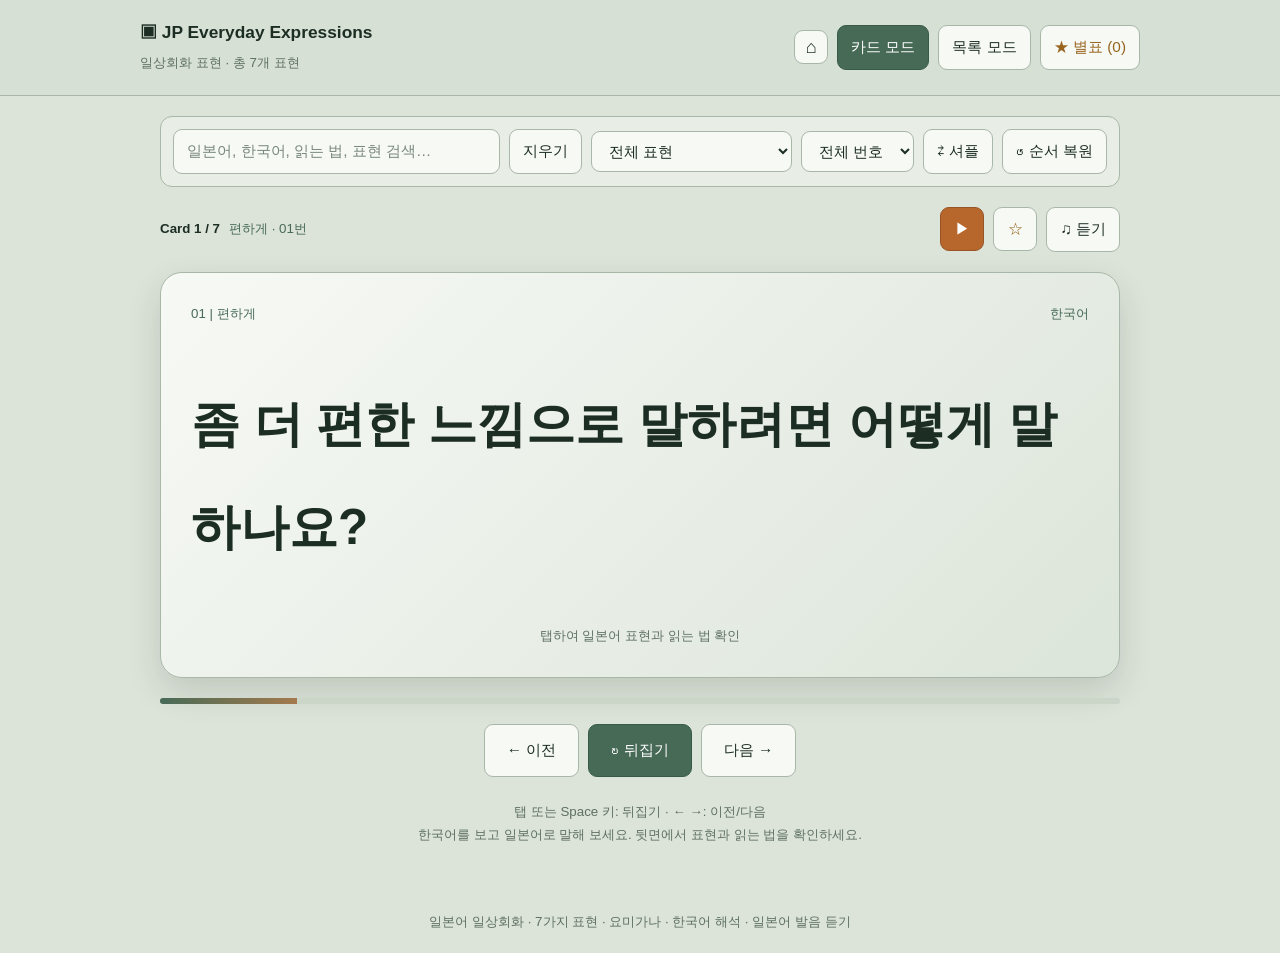
==== commit de9aae1a: "Apply sage theme and simplify learning menu" ====
--- a/JP_Everyday_Expressions.html
+++ b/JP_Everyday_Expressions.html
@@ -1,4 +1,4 @@
-<!doctype html><html lang="ko"><meta charset="utf-8"><meta name="viewport" content="width=device-width,initial-scale=1"><title>JP Everyday Expressions</title><link rel="icon" type="image/svg+xml" href="./sjpt-favicon.svg"><style>
+<!doctype html><html lang="ko"><meta charset="utf-8"><meta name="viewport" content="width=device-width,initial-scale=1"><title>JP Everyday Expressions</title><link rel="icon" type="image/svg+xml" href="./sjpt-favicon.svg"><style>@import url('./sjpt-soft-sage.css');
 :root{color-scheme:dark}*{box-sizing:border-box}body{margin:0;background:#0f172a;color:#f1f5f9;font:calc(16px + 1pt)/1.7 Arial,'Malgun Gothic',sans-serif}header{background:#1e293b;border-bottom:1px solid #334155;padding:18px}header>div,main{max-width:1000px;margin:auto}h1{font-size:calc(16px + 1pt);margin:0}small,.hint,footer{font-size:calc(12px + 1pt);color:#94a3b8}main{padding:20px}.row{display:flex;gap:9px;align-items:center;flex-wrap:wrap}header>div{display:flex;justify-content:space-between;gap:16px;flex-wrap:wrap}button,input,select,.menuLink{font:calc(14px + 1pt)/1.5 Arial,'Malgun Gothic',sans-serif;border:1px solid #475569;border-radius:9px;padding:10px 13px;color:#f1f5f9;background:#1e293b}button,select,.menuLink{cursor:pointer}.menuLink{text-decoration:none;display:inline-flex;align-items:center;justify-content:center;width:34px;height:34px;padding:0;font-size:18px;line-height:1}button:hover,.menuLink:hover{background:#475569}button.active,.primary{background:#4f46e5}button:focus-visible,input:focus-visible,select:focus-visible,.menuLink:focus-visible,[tabindex]:focus-visible{outline:3px solid #a5b4fc;outline-offset:3px}input{flex:1;min-width:180px}.filters{background:#1e293b88;padding:12px;border:1px solid #334155;border-radius:12px}.status{justify-content:space-between;margin:20px 0;font-size:calc(12px + 1pt)}.badge{color:#a5b4fc}.star{color:#fbbf24}#autoPlay,#star{width:44px;height:44px;padding:0;display:inline-grid;place-items:center}#autoPlay{background:#ea580c;border-color:#fb923c;color:#fff}#autoPlay:hover{background:#c2410c;border-color:#fdba74}#autoPlay.active{background:#f97316;border-color:#fed7aa}.card{border:1px solid #475569;background:linear-gradient(130deg,#1e293b,#162036);border-radius:22px;padding:30px;min-height:400px;box-shadow:0 20px 50px #02061766;cursor:pointer;display:flex;flex-direction:column;gap:26px}.card.back{background:linear-gradient(130deg,#28244c,#0f172a);border-color:#6366f1}.cardTop{display:flex;justify-content:space-between;gap:10px;font-size:calc(12px + 1pt);color:#a5b4fc}.sentence{font-size:calc(48px + 1pt);line-height:2.1;font-weight:bold;overflow-wrap:anywhere;margin:auto 0;padding:20px 0}.sentence.long{font-size:calc(30px + 1pt)}ruby{ruby-position:over}rt{font-size:calc(14px + 1pt);color:#a5b4fc;font-weight:normal}rp{display:none}.translations{margin:1em 0 0;border-top:1px solid #454563;padding-top:24px;display:grid;grid-template-columns:46px 1fr;gap:12px;font-size:calc(16px + 1pt);line-height:1.8}dt{font-weight:bold;color:#a5b4fc}dd{margin:0}dt:last-of-type,dd:last-child{color:#6ee7b7}.hint{text-align:center}.progress{height:6px;border-radius:5px;background:#1e293b;margin:20px 0;overflow:hidden}.progress>div{height:100%;background:linear-gradient(90deg,#6366f1,#34d399)}.controls{justify-content:center}.controls button{padding:14px 22px}.help{text-align:center;color:#94a3b8;font-size:calc(12px + 1pt);margin:24px 0}.listitem{background:#1e293b;border:1px solid #334155;border-radius:14px;padding:22px;margin:15px 0}.listitem h2{font-size:calc(14px + 1pt);color:#a5b4fc}.listSentence{font-size:calc(20px + 1pt);line-height:2.3}footer{text-align:center;padding:20px}.empty{text-align:center;padding:60px 20px;color:#94a3b8}#message{color:#fbbf24;font-size:calc(12px + 1pt)}[hidden]{display:none!important}@media(max-width:640px){main{padding:12px}.card{padding:22px 18px;min-height:380px}.sentence{font-size:calc(36px + 1pt)}.sentence.long{font-size:calc(28px + 1pt)}rt{font-size:calc(12px + 1pt)}.filters input{flex-basis:100%}select{max-width:100%}.translations{grid-template-columns:38px 1fr}.controls button{padding:12px 18px}}
 </style><header><div><div><h1>▣ JP Everyday Expressions</h1><small>일상회화 표현 · 총 7개 표현</small></div><nav class="row"><a class="menuLink" href="./index.html" aria-label="SJPT 학습 목차로 돌아가기" title="목차로 돌아가기">⌂</a><button id="cardsMode" class="active">카드 모드</button><button id="listMode">목록 모드</button><button id="starFilter" class="star">★ 별표 (0)</button></nav></div></header><main><section class="row filters"><input id="search" aria-label="검색" placeholder="일본어, 한국어, 읽는 법, 표현 검색…"><button id="clear">지우기</button><select id="part" aria-label="표현 분류"><option value="">전체 표현</option><option value="1">편하게</option><option value="2">격식 있게</option><option value="3">정중하게</option><option value="4">어느 쪽이든 괜찮음</option><option value="5">티켓 구매 문의</option><option value="6">매표소 위치 안내</option><option value="7">교통 IC 카드 이용 안내</option></select><select id="number" aria-label="문항 번호"><option value="">전체 번호</option></select><button id="shuffle">⇄ 셔플</button><button id="reset">↺ 순서 복원</button></section><div class="row status"><div class="row"><strong id="count" aria-live="polite"></strong><span id="tag" class="badge"></span></div><div class="row"><button id="autoPlay" aria-label="자동 넘김 시작" title="자동 넘김 시작" aria-pressed="false">▶</button><button id="star" class="star" aria-label="현재 문항 별표">☆</button><button id="speak">♫ 듣기</button></div></div><p id="message" role="status"></p><section id="cardView"><div id="card" class="card" role="button" tabindex="0" aria-label="카드 뒤집기"></div><div class="progress"><div id="progress"></div></div><div class="row controls"><button id="prev">← 이전</button><button id="flip" class="primary">↻ 뒤집기</button><button id="next">다음 →</button></div><p class="help">탭 또는 Space 키: 뒤집기 · ← →: 이전/다음<br>한국어를 보고 일본어로 말해 보세요. 뒷면에서 표현과 읽는 법을 확인하세요.</p></section><section id="listView" hidden aria-label="문항 목록"></section><div id="empty" class="empty" hidden>조건에 맞는 문항이 없습니다.<br>검색어 또는 필터를 변경해 주세요.</div></main><footer>일본어 일상회화 · 7가지 표현 · 요미가나 · 한국어 해석 · 일본어 발음 듣기</footer><script>
 const DATA=[{"title": "편하게", "qko": "좀 더 편한 느낌으로 말하려면 어떻게 말하나요?", "a": "もう少しカジュアルに言うなら、どう言いますか？", "part": 1, "id": 1, "no": "01", "qr": "좀 더 편한 느낌으로 말하려면 어떻게 말하나요?", "q": "좀 더 편한 느낌으로 말하려면 어떻게 말하나요?", "ar": "もう少(すこ)しカジュアルに言(い)うなら、どう言(い)いますか？", "situation": "", "ako": "カジュアル: 격식 없는, 편안한"}, {"title": "격식 있게", "qko": "좀 더 공식적인 느낌으로 말하려면 어떻게 말하나요?", "a": "もう少しフォーマルに言うなら、どう言いますか？", "part": 2, "id": 2, "no": "02", "qr": "좀 더 공식적인 느낌으로 말하려면 어떻게 말하나요?", "q": "좀 더 공식적인 느낌으로 말하려면 어떻게 말하나요?", "ar": "もう少(すこ)しフォーマルに言(い)うなら、どう言(い)いますか？", "situation": "", "ako": "フォーマル: 격식을 갖춘, 공식적인"}, {"title": "정중하게", "qko": "좀 더 정중하게 말하려면 어떻게 말하나요?", "a": "もう少し丁寧に言うなら、どう言いますか？", "part": 3, "id": 3, "no": "03", "qr": "좀 더 정중하게 말하려면 어떻게 말하나요?", "q": "좀 더 정중하게 말하려면 어떻게 말하나요?", "ar": "もう少(すこ)し丁寧(ていねい)に言(い)うなら、どう言(い)いますか？", "situation": "", "ako": "丁寧（ていねい）: 정중함"}, {"id": 4, "part": 4, "no": "04", "title": "어느 쪽이든 괜찮음", "q": "어느 쪽을 사용해도 상관없습니다.", "a": "どちらを使っても構いません。", "qr": "어느 쪽을 사용해도 상관없습니다.", "ar": "どちらを使(つか)っても構(かま)いません。", "qko": "어느 쪽을 사용해도 상관없습니다.", "ako": "どちら: 어느 쪽 · ～ても構いません: ~해도 상관없습니다", "situation": ""}, {"id": 5, "part": 5, "no": "05", "title": "티켓 구매 문의", "q": "실례합니다. 저기요. 이거, 티켓은 어딘가에서 살 필요가 있나요?", "qr": "실례합니다. 저기요. 이거, 티켓은 어딘가에서 살 필요가 있나요?", "qko": "실례합니다. 저기요. 이거, 티켓은 어딘가에서 살 필요가 있나요?", "a": "すいません。あのう。これ、チケットって、どこかで買う必要がありますか", "ar": "すいません。あのう。これ、チケットって、どこかで買(か)う必要(ひつよう)がありますか", "situation": "Yuka가 직원에게 티켓 구매가 필요한지 묻는 상황", "ako": "～必要がありますか（ひつようがありますか）: ~할 필요가 있나요? · チケットって: 티켓 말인데요 / 티켓은 (화제 제시) · すいません: すみません의 구어 표현"}, {"id": 6, "part": 6, "no": "06", "title": "매표소 위치 안내", "q": "저기 말이죠. 만약 티켓을 사실 거라면, 나카우 입간판 아래에 매표소가 있어요.", "qr": "저기 말이죠. 만약 티켓을 사실 거라면, 나카우 입간판 아래에 매표소가 있어요.", "qko": "저기 말이죠. 만약 티켓을 사실 거라면, 나카우 입간판 아래에 매표소가 있어요.", "a": "あのね。もし買われるんやったら、「なか卯」の立て看板の下に切符売り場。", "ar": "あのね。もし買(か)われるんやったら、「なか卯(う)」の立(た)て看板(かんばん)の下(した)に切符売(きっぷう)り場(ば)。", "situation": "직원이 관서 사투리로 매표소 위치를 안내하는 상황", "ako": "買われる（かわれる）: 이 문맥에서는 존경 표현인 ‘사시다’ · ～んやったら: ~라면 (관서 방언; 표준어 ～んだったら) · なか卯（なかう）: 나카우 · 立て看板（たてかんばん）: 입간판 · 切符売り場（きっぷうりば）: 매표소 · 문장 끝의 があります가 생략된 구어 표현"}, {"id": 7, "part": 7, "no": "07", "title": "교통 IC 카드 이용 안내", "q": "혹시, 저기, 교통계 IC 카드를 가지고 계시다면, 탈 때 태그(터치)로도 가능합니다.", "qr": "혹시, 저기, 교통계 IC 카드를 가지고 계시다면, 탈 때 태그(터치)로도 가능합니다.", "qko": "혹시, 저기, 교통계 IC 카드를 가지고 계시다면, 탈 때 태그(터치)로도 가능합니다.", "a": "もし、あのう、交通系のICカードお持ちでしたら、乗るとき、タッチでもいけます。", "ar": "もし、あのう、交通系(こうつうけい)のICカードお持(も)ちでしたら、乗(の)るとき、タッチでもいけます。", "situation": "직원이 교통 IC 카드로 탑승할 수 있다고 안내하는 상황", "ako": "交通系（こうつうけい）: 교통계, 교통 관련 · ICカード（アイシーカード）: IC 카드 · お持ちでしたら（おもちでしたら）: 가지고 계시다면 (소지 여부를 높여 묻는 존경 표현) · 乗るとき（のるとき）: 탈 때 · タッチでも: 터치로도 · いけます: 가능합니다, 됩니다 (여기서는 이용 가능함을 나타내는 구어 표현)"}];
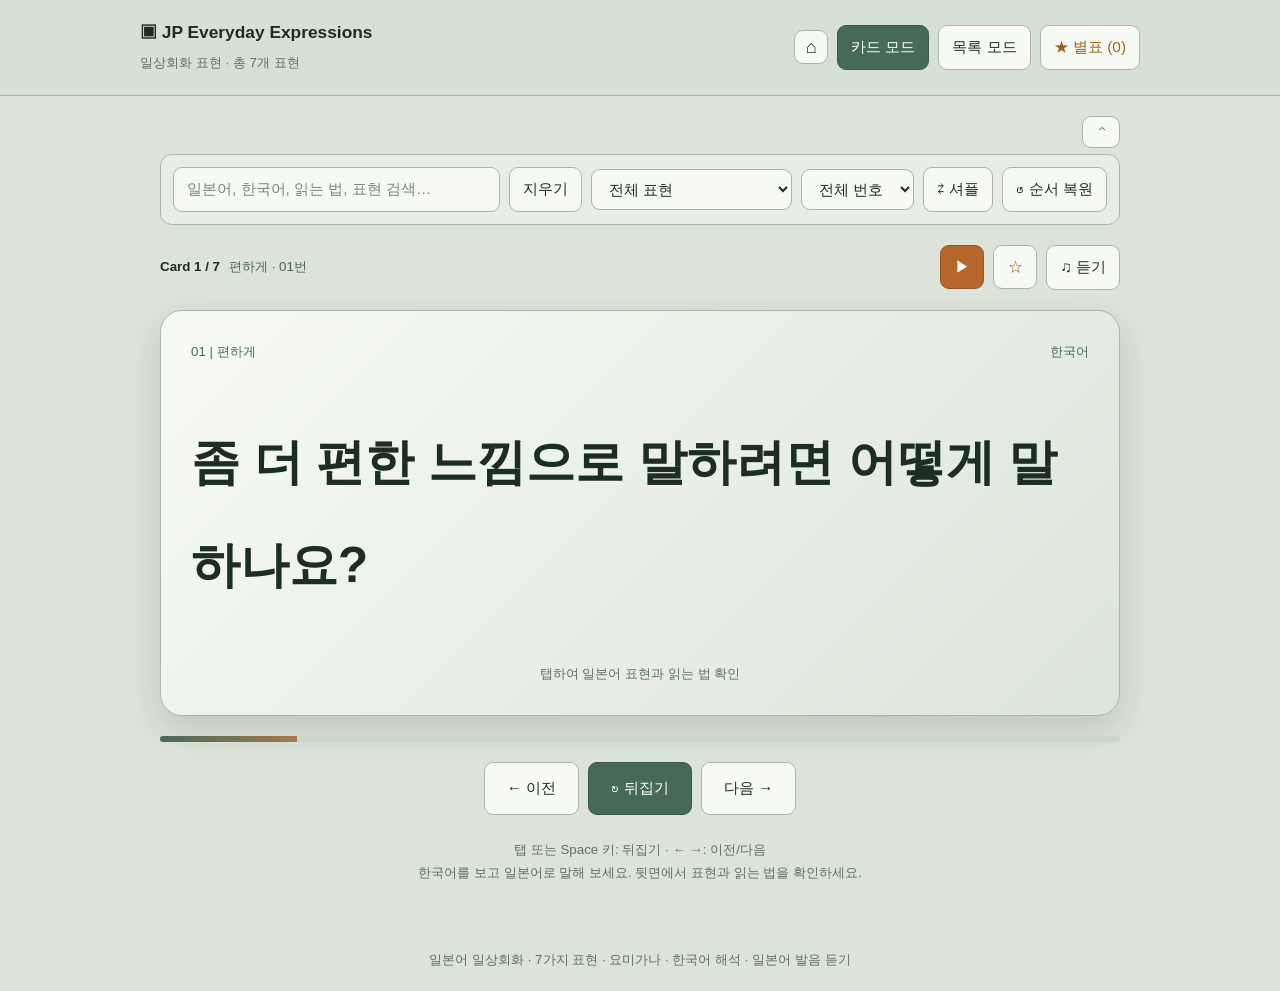
==== commit 8170a815: "Add collapsible filter panels across learning pages" ====
--- a/JP_Everyday_Expressions.html
+++ b/JP_Everyday_Expressions.html
@@ -1,4 +1,4 @@
-<!doctype html><html lang="ko"><meta charset="utf-8"><meta name="viewport" content="width=device-width,initial-scale=1"><title>JP Everyday Expressions</title><link rel="icon" type="image/svg+xml" href="./sjpt-favicon.svg"><style>@import url('./sjpt-soft-sage.css');
+<!doctype html><html lang="ko"><meta charset="utf-8"><meta name="viewport" content="width=device-width,initial-scale=1"><title>JP Everyday Expressions</title><link rel="icon" type="image/svg+xml" href="./sjpt-favicon.svg"><script src="./sjpt-filter-toggle.js" defer></script><style>@import url('./sjpt-soft-sage.css');
 :root{color-scheme:dark}*{box-sizing:border-box}body{margin:0;background:#0f172a;color:#f1f5f9;font:calc(16px + 1pt)/1.7 Arial,'Malgun Gothic',sans-serif}header{background:#1e293b;border-bottom:1px solid #334155;padding:18px}header>div,main{max-width:1000px;margin:auto}h1{font-size:calc(16px + 1pt);margin:0}small,.hint,footer{font-size:calc(12px + 1pt);color:#94a3b8}main{padding:20px}.row{display:flex;gap:9px;align-items:center;flex-wrap:wrap}header>div{display:flex;justify-content:space-between;gap:16px;flex-wrap:wrap}button,input,select,.menuLink{font:calc(14px + 1pt)/1.5 Arial,'Malgun Gothic',sans-serif;border:1px solid #475569;border-radius:9px;padding:10px 13px;color:#f1f5f9;background:#1e293b}button,select,.menuLink{cursor:pointer}.menuLink{text-decoration:none;display:inline-flex;align-items:center;justify-content:center;width:34px;height:34px;padding:0;font-size:18px;line-height:1}button:hover,.menuLink:hover{background:#475569}button.active,.primary{background:#4f46e5}button:focus-visible,input:focus-visible,select:focus-visible,.menuLink:focus-visible,[tabindex]:focus-visible{outline:3px solid #a5b4fc;outline-offset:3px}input{flex:1;min-width:180px}.filters{background:#1e293b88;padding:12px;border:1px solid #334155;border-radius:12px}.status{justify-content:space-between;margin:20px 0;font-size:calc(12px + 1pt)}.badge{color:#a5b4fc}.star{color:#fbbf24}#autoPlay,#star{width:44px;height:44px;padding:0;display:inline-grid;place-items:center}#autoPlay{background:#ea580c;border-color:#fb923c;color:#fff}#autoPlay:hover{background:#c2410c;border-color:#fdba74}#autoPlay.active{background:#f97316;border-color:#fed7aa}.card{border:1px solid #475569;background:linear-gradient(130deg,#1e293b,#162036);border-radius:22px;padding:30px;min-height:400px;box-shadow:0 20px 50px #02061766;cursor:pointer;display:flex;flex-direction:column;gap:26px}.card.back{background:linear-gradient(130deg,#28244c,#0f172a);border-color:#6366f1}.cardTop{display:flex;justify-content:space-between;gap:10px;font-size:calc(12px + 1pt);color:#a5b4fc}.sentence{font-size:calc(48px + 1pt);line-height:2.1;font-weight:bold;overflow-wrap:anywhere;margin:auto 0;padding:20px 0}.sentence.long{font-size:calc(30px + 1pt)}ruby{ruby-position:over}rt{font-size:calc(14px + 1pt);color:#a5b4fc;font-weight:normal}rp{display:none}.translations{margin:1em 0 0;border-top:1px solid #454563;padding-top:24px;display:grid;grid-template-columns:46px 1fr;gap:12px;font-size:calc(16px + 1pt);line-height:1.8}dt{font-weight:bold;color:#a5b4fc}dd{margin:0}dt:last-of-type,dd:last-child{color:#6ee7b7}.hint{text-align:center}.progress{height:6px;border-radius:5px;background:#1e293b;margin:20px 0;overflow:hidden}.progress>div{height:100%;background:linear-gradient(90deg,#6366f1,#34d399)}.controls{justify-content:center}.controls button{padding:14px 22px}.help{text-align:center;color:#94a3b8;font-size:calc(12px + 1pt);margin:24px 0}.listitem{background:#1e293b;border:1px solid #334155;border-radius:14px;padding:22px;margin:15px 0}.listitem h2{font-size:calc(14px + 1pt);color:#a5b4fc}.listSentence{font-size:calc(20px + 1pt);line-height:2.3}footer{text-align:center;padding:20px}.empty{text-align:center;padding:60px 20px;color:#94a3b8}#message{color:#fbbf24;font-size:calc(12px + 1pt)}[hidden]{display:none!important}@media(max-width:640px){main{padding:12px}.card{padding:22px 18px;min-height:380px}.sentence{font-size:calc(36px + 1pt)}.sentence.long{font-size:calc(28px + 1pt)}rt{font-size:calc(12px + 1pt)}.filters input{flex-basis:100%}select{max-width:100%}.translations{grid-template-columns:38px 1fr}.controls button{padding:12px 18px}}
 </style><header><div><div><h1>▣ JP Everyday Expressions</h1><small>일상회화 표현 · 총 7개 표현</small></div><nav class="row"><a class="menuLink" href="./index.html" aria-label="SJPT 학습 목차로 돌아가기" title="목차로 돌아가기">⌂</a><button id="cardsMode" class="active">카드 모드</button><button id="listMode">목록 모드</button><button id="starFilter" class="star">★ 별표 (0)</button></nav></div></header><main><section class="row filters"><input id="search" aria-label="검색" placeholder="일본어, 한국어, 읽는 법, 표현 검색…"><button id="clear">지우기</button><select id="part" aria-label="표현 분류"><option value="">전체 표현</option><option value="1">편하게</option><option value="2">격식 있게</option><option value="3">정중하게</option><option value="4">어느 쪽이든 괜찮음</option><option value="5">티켓 구매 문의</option><option value="6">매표소 위치 안내</option><option value="7">교통 IC 카드 이용 안내</option></select><select id="number" aria-label="문항 번호"><option value="">전체 번호</option></select><button id="shuffle">⇄ 셔플</button><button id="reset">↺ 순서 복원</button></section><div class="row status"><div class="row"><strong id="count" aria-live="polite"></strong><span id="tag" class="badge"></span></div><div class="row"><button id="autoPlay" aria-label="자동 넘김 시작" title="자동 넘김 시작" aria-pressed="false">▶</button><button id="star" class="star" aria-label="현재 문항 별표">☆</button><button id="speak">♫ 듣기</button></div></div><p id="message" role="status"></p><section id="cardView"><div id="card" class="card" role="button" tabindex="0" aria-label="카드 뒤집기"></div><div class="progress"><div id="progress"></div></div><div class="row controls"><button id="prev">← 이전</button><button id="flip" class="primary">↻ 뒤집기</button><button id="next">다음 →</button></div><p class="help">탭 또는 Space 키: 뒤집기 · ← →: 이전/다음<br>한국어를 보고 일본어로 말해 보세요. 뒷면에서 표현과 읽는 법을 확인하세요.</p></section><section id="listView" hidden aria-label="문항 목록"></section><div id="empty" class="empty" hidden>조건에 맞는 문항이 없습니다.<br>검색어 또는 필터를 변경해 주세요.</div></main><footer>일본어 일상회화 · 7가지 표현 · 요미가나 · 한국어 해석 · 일본어 발음 듣기</footer><script>
 const DATA=[{"title": "편하게", "qko": "좀 더 편한 느낌으로 말하려면 어떻게 말하나요?", "a": "もう少しカジュアルに言うなら、どう言いますか？", "part": 1, "id": 1, "no": "01", "qr": "좀 더 편한 느낌으로 말하려면 어떻게 말하나요?", "q": "좀 더 편한 느낌으로 말하려면 어떻게 말하나요?", "ar": "もう少(すこ)しカジュアルに言(い)うなら、どう言(い)いますか？", "situation": "", "ako": "カジュアル: 격식 없는, 편안한"}, {"title": "격식 있게", "qko": "좀 더 공식적인 느낌으로 말하려면 어떻게 말하나요?", "a": "もう少しフォーマルに言うなら、どう言いますか？", "part": 2, "id": 2, "no": "02", "qr": "좀 더 공식적인 느낌으로 말하려면 어떻게 말하나요?", "q": "좀 더 공식적인 느낌으로 말하려면 어떻게 말하나요?", "ar": "もう少(すこ)しフォーマルに言(い)うなら、どう言(い)いますか？", "situation": "", "ako": "フォーマル: 격식을 갖춘, 공식적인"}, {"title": "정중하게", "qko": "좀 더 정중하게 말하려면 어떻게 말하나요?", "a": "もう少し丁寧に言うなら、どう言いますか？", "part": 3, "id": 3, "no": "03", "qr": "좀 더 정중하게 말하려면 어떻게 말하나요?", "q": "좀 더 정중하게 말하려면 어떻게 말하나요?", "ar": "もう少(すこ)し丁寧(ていねい)に言(い)うなら、どう言(い)いますか？", "situation": "", "ako": "丁寧（ていねい）: 정중함"}, {"id": 4, "part": 4, "no": "04", "title": "어느 쪽이든 괜찮음", "q": "어느 쪽을 사용해도 상관없습니다.", "a": "どちらを使っても構いません。", "qr": "어느 쪽을 사용해도 상관없습니다.", "ar": "どちらを使(つか)っても構(かま)いません。", "qko": "어느 쪽을 사용해도 상관없습니다.", "ako": "どちら: 어느 쪽 · ～ても構いません: ~해도 상관없습니다", "situation": ""}, {"id": 5, "part": 5, "no": "05", "title": "티켓 구매 문의", "q": "실례합니다. 저기요. 이거, 티켓은 어딘가에서 살 필요가 있나요?", "qr": "실례합니다. 저기요. 이거, 티켓은 어딘가에서 살 필요가 있나요?", "qko": "실례합니다. 저기요. 이거, 티켓은 어딘가에서 살 필요가 있나요?", "a": "すいません。あのう。これ、チケットって、どこかで買う必要がありますか", "ar": "すいません。あのう。これ、チケットって、どこかで買(か)う必要(ひつよう)がありますか", "situation": "Yuka가 직원에게 티켓 구매가 필요한지 묻는 상황", "ako": "～必要がありますか（ひつようがありますか）: ~할 필요가 있나요? · チケットって: 티켓 말인데요 / 티켓은 (화제 제시) · すいません: すみません의 구어 표현"}, {"id": 6, "part": 6, "no": "06", "title": "매표소 위치 안내", "q": "저기 말이죠. 만약 티켓을 사실 거라면, 나카우 입간판 아래에 매표소가 있어요.", "qr": "저기 말이죠. 만약 티켓을 사실 거라면, 나카우 입간판 아래에 매표소가 있어요.", "qko": "저기 말이죠. 만약 티켓을 사실 거라면, 나카우 입간판 아래에 매표소가 있어요.", "a": "あのね。もし買われるんやったら、「なか卯」の立て看板の下に切符売り場。", "ar": "あのね。もし買(か)われるんやったら、「なか卯(う)」の立(た)て看板(かんばん)の下(した)に切符売(きっぷう)り場(ば)。", "situation": "직원이 관서 사투리로 매표소 위치를 안내하는 상황", "ako": "買われる（かわれる）: 이 문맥에서는 존경 표현인 ‘사시다’ · ～んやったら: ~라면 (관서 방언; 표준어 ～んだったら) · なか卯（なかう）: 나카우 · 立て看板（たてかんばん）: 입간판 · 切符売り場（きっぷうりば）: 매표소 · 문장 끝의 があります가 생략된 구어 표현"}, {"id": 7, "part": 7, "no": "07", "title": "교통 IC 카드 이용 안내", "q": "혹시, 저기, 교통계 IC 카드를 가지고 계시다면, 탈 때 태그(터치)로도 가능합니다.", "qr": "혹시, 저기, 교통계 IC 카드를 가지고 계시다면, 탈 때 태그(터치)로도 가능합니다.", "qko": "혹시, 저기, 교통계 IC 카드를 가지고 계시다면, 탈 때 태그(터치)로도 가능합니다.", "a": "もし、あのう、交通系のICカードお持ちでしたら、乗るとき、タッチでもいけます。", "ar": "もし、あのう、交通系(こうつうけい)のICカードお持(も)ちでしたら、乗(の)るとき、タッチでもいけます。", "situation": "직원이 교통 IC 카드로 탑승할 수 있다고 안내하는 상황", "ako": "交通系（こうつうけい）: 교통계, 교통 관련 · ICカード（アイシーカード）: IC 카드 · お持ちでしたら（おもちでしたら）: 가지고 계시다면 (소지 여부를 높여 묻는 존경 표현) · 乗るとき（のるとき）: 탈 때 · タッチでも: 터치로도 · いけます: 가능합니다, 됩니다 (여기서는 이용 가능함을 나타내는 구어 표현)"}];
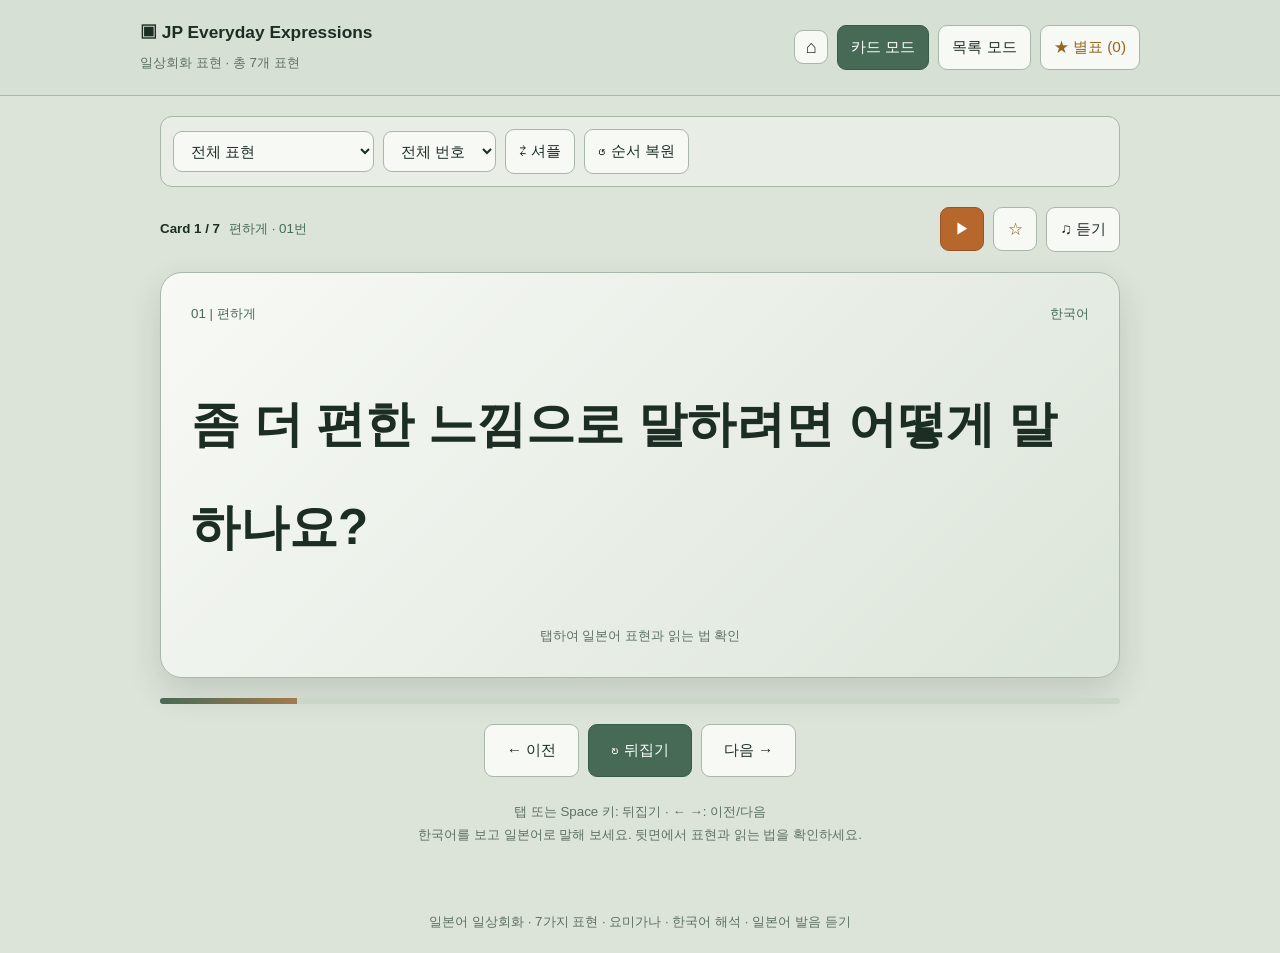
==== commit 6e736f40: "Remove search and filter collapse controls" ====
--- a/JP_Everyday_Expressions.html
+++ b/JP_Everyday_Expressions.html
@@ -1,4 +1,4 @@
-<!doctype html><html lang="ko"><meta charset="utf-8"><meta name="viewport" content="width=device-width,initial-scale=1"><title>JP Everyday Expressions</title><link rel="icon" type="image/svg+xml" href="./sjpt-favicon.svg"><script src="./sjpt-filter-toggle.js" defer></script><style>@import url('./sjpt-soft-sage.css');
+<!doctype html><html lang="ko"><meta charset="utf-8"><meta name="viewport" content="width=device-width,initial-scale=1"><title>JP Everyday Expressions</title><link rel="icon" type="image/svg+xml" href="./sjpt-favicon.svg"><style>@import url('./sjpt-soft-sage.css');
 :root{color-scheme:dark}*{box-sizing:border-box}body{margin:0;background:#0f172a;color:#f1f5f9;font:calc(16px + 1pt)/1.7 Arial,'Malgun Gothic',sans-serif}header{background:#1e293b;border-bottom:1px solid #334155;padding:18px}header>div,main{max-width:1000px;margin:auto}h1{font-size:calc(16px + 1pt);margin:0}small,.hint,footer{font-size:calc(12px + 1pt);color:#94a3b8}main{padding:20px}.row{display:flex;gap:9px;align-items:center;flex-wrap:wrap}header>div{display:flex;justify-content:space-between;gap:16px;flex-wrap:wrap}button,input,select,.menuLink{font:calc(14px + 1pt)/1.5 Arial,'Malgun Gothic',sans-serif;border:1px solid #475569;border-radius:9px;padding:10px 13px;color:#f1f5f9;background:#1e293b}button,select,.menuLink{cursor:pointer}.menuLink{text-decoration:none;display:inline-flex;align-items:center;justify-content:center;width:34px;height:34px;padding:0;font-size:18px;line-height:1}button:hover,.menuLink:hover{background:#475569}button.active,.primary{background:#4f46e5}button:focus-visible,input:focus-visible,select:focus-visible,.menuLink:focus-visible,[tabindex]:focus-visible{outline:3px solid #a5b4fc;outline-offset:3px}input{flex:1;min-width:180px}.filters{background:#1e293b88;padding:12px;border:1px solid #334155;border-radius:12px}.status{justify-content:space-between;margin:20px 0;font-size:calc(12px + 1pt)}.badge{color:#a5b4fc}.star{color:#fbbf24}#autoPlay,#star{width:44px;height:44px;padding:0;display:inline-grid;place-items:center}#autoPlay{background:#ea580c;border-color:#fb923c;color:#fff}#autoPlay:hover{background:#c2410c;border-color:#fdba74}#autoPlay.active{background:#f97316;border-color:#fed7aa}.card{border:1px solid #475569;background:linear-gradient(130deg,#1e293b,#162036);border-radius:22px;padding:30px;min-height:400px;box-shadow:0 20px 50px #02061766;cursor:pointer;display:flex;flex-direction:column;gap:26px}.card.back{background:linear-gradient(130deg,#28244c,#0f172a);border-color:#6366f1}.cardTop{display:flex;justify-content:space-between;gap:10px;font-size:calc(12px + 1pt);color:#a5b4fc}.sentence{font-size:calc(48px + 1pt);line-height:2.1;font-weight:bold;overflow-wrap:anywhere;margin:auto 0;padding:20px 0}.sentence.long{font-size:calc(30px + 1pt)}ruby{ruby-position:over}rt{font-size:calc(14px + 1pt);color:#a5b4fc;font-weight:normal}rp{display:none}.translations{margin:1em 0 0;border-top:1px solid #454563;padding-top:24px;display:grid;grid-template-columns:46px 1fr;gap:12px;font-size:calc(16px + 1pt);line-height:1.8}dt{font-weight:bold;color:#a5b4fc}dd{margin:0}dt:last-of-type,dd:last-child{color:#6ee7b7}.hint{text-align:center}.progress{height:6px;border-radius:5px;background:#1e293b;margin:20px 0;overflow:hidden}.progress>div{height:100%;background:linear-gradient(90deg,#6366f1,#34d399)}.controls{justify-content:center}.controls button{padding:14px 22px}.help{text-align:center;color:#94a3b8;font-size:calc(12px + 1pt);margin:24px 0}.listitem{background:#1e293b;border:1px solid #334155;border-radius:14px;padding:22px;margin:15px 0}.listitem h2{font-size:calc(14px + 1pt);color:#a5b4fc}.listSentence{font-size:calc(20px + 1pt);line-height:2.3}footer{text-align:center;padding:20px}.empty{text-align:center;padding:60px 20px;color:#94a3b8}#message{color:#fbbf24;font-size:calc(12px + 1pt)}[hidden]{display:none!important}@media(max-width:640px){main{padding:12px}.card{padding:22px 18px;min-height:380px}.sentence{font-size:calc(36px + 1pt)}.sentence.long{font-size:calc(28px + 1pt)}rt{font-size:calc(12px + 1pt)}.filters input{flex-basis:100%}select{max-width:100%}.translations{grid-template-columns:38px 1fr}.controls button{padding:12px 18px}}
 </style><header><div><div><h1>▣ JP Everyday Expressions</h1><small>일상회화 표현 · 총 7개 표현</small></div><nav class="row"><a class="menuLink" href="./index.html" aria-label="SJPT 학습 목차로 돌아가기" title="목차로 돌아가기">⌂</a><button id="cardsMode" class="active">카드 모드</button><button id="listMode">목록 모드</button><button id="starFilter" class="star">★ 별표 (0)</button></nav></div></header><main><section class="row filters"><input id="search" aria-label="검색" placeholder="일본어, 한국어, 읽는 법, 표현 검색…"><button id="clear">지우기</button><select id="part" aria-label="표현 분류"><option value="">전체 표현</option><option value="1">편하게</option><option value="2">격식 있게</option><option value="3">정중하게</option><option value="4">어느 쪽이든 괜찮음</option><option value="5">티켓 구매 문의</option><option value="6">매표소 위치 안내</option><option value="7">교통 IC 카드 이용 안내</option></select><select id="number" aria-label="문항 번호"><option value="">전체 번호</option></select><button id="shuffle">⇄ 셔플</button><button id="reset">↺ 순서 복원</button></section><div class="row status"><div class="row"><strong id="count" aria-live="polite"></strong><span id="tag" class="badge"></span></div><div class="row"><button id="autoPlay" aria-label="자동 넘김 시작" title="자동 넘김 시작" aria-pressed="false">▶</button><button id="star" class="star" aria-label="현재 문항 별표">☆</button><button id="speak">♫ 듣기</button></div></div><p id="message" role="status"></p><section id="cardView"><div id="card" class="card" role="button" tabindex="0" aria-label="카드 뒤집기"></div><div class="progress"><div id="progress"></div></div><div class="row controls"><button id="prev">← 이전</button><button id="flip" class="primary">↻ 뒤집기</button><button id="next">다음 →</button></div><p class="help">탭 또는 Space 키: 뒤집기 · ← →: 이전/다음<br>한국어를 보고 일본어로 말해 보세요. 뒷면에서 표현과 읽는 법을 확인하세요.</p></section><section id="listView" hidden aria-label="문항 목록"></section><div id="empty" class="empty" hidden>조건에 맞는 문항이 없습니다.<br>검색어 또는 필터를 변경해 주세요.</div></main><footer>일본어 일상회화 · 7가지 표현 · 요미가나 · 한국어 해석 · 일본어 발음 듣기</footer><script>
 const DATA=[{"title": "편하게", "qko": "좀 더 편한 느낌으로 말하려면 어떻게 말하나요?", "a": "もう少しカジュアルに言うなら、どう言いますか？", "part": 1, "id": 1, "no": "01", "qr": "좀 더 편한 느낌으로 말하려면 어떻게 말하나요?", "q": "좀 더 편한 느낌으로 말하려면 어떻게 말하나요?", "ar": "もう少(すこ)しカジュアルに言(い)うなら、どう言(い)いますか？", "situation": "", "ako": "カジュアル: 격식 없는, 편안한"}, {"title": "격식 있게", "qko": "좀 더 공식적인 느낌으로 말하려면 어떻게 말하나요?", "a": "もう少しフォーマルに言うなら、どう言いますか？", "part": 2, "id": 2, "no": "02", "qr": "좀 더 공식적인 느낌으로 말하려면 어떻게 말하나요?", "q": "좀 더 공식적인 느낌으로 말하려면 어떻게 말하나요?", "ar": "もう少(すこ)しフォーマルに言(い)うなら、どう言(い)いますか？", "situation": "", "ako": "フォーマル: 격식을 갖춘, 공식적인"}, {"title": "정중하게", "qko": "좀 더 정중하게 말하려면 어떻게 말하나요?", "a": "もう少し丁寧に言うなら、どう言いますか？", "part": 3, "id": 3, "no": "03", "qr": "좀 더 정중하게 말하려면 어떻게 말하나요?", "q": "좀 더 정중하게 말하려면 어떻게 말하나요?", "ar": "もう少(すこ)し丁寧(ていねい)に言(い)うなら、どう言(い)いますか？", "situation": "", "ako": "丁寧（ていねい）: 정중함"}, {"id": 4, "part": 4, "no": "04", "title": "어느 쪽이든 괜찮음", "q": "어느 쪽을 사용해도 상관없습니다.", "a": "どちらを使っても構いません。", "qr": "어느 쪽을 사용해도 상관없습니다.", "ar": "どちらを使(つか)っても構(かま)いません。", "qko": "어느 쪽을 사용해도 상관없습니다.", "ako": "どちら: 어느 쪽 · ～ても構いません: ~해도 상관없습니다", "situation": ""}, {"id": 5, "part": 5, "no": "05", "title": "티켓 구매 문의", "q": "실례합니다. 저기요. 이거, 티켓은 어딘가에서 살 필요가 있나요?", "qr": "실례합니다. 저기요. 이거, 티켓은 어딘가에서 살 필요가 있나요?", "qko": "실례합니다. 저기요. 이거, 티켓은 어딘가에서 살 필요가 있나요?", "a": "すいません。あのう。これ、チケットって、どこかで買う必要がありますか", "ar": "すいません。あのう。これ、チケットって、どこかで買(か)う必要(ひつよう)がありますか", "situation": "Yuka가 직원에게 티켓 구매가 필요한지 묻는 상황", "ako": "～必要がありますか（ひつようがありますか）: ~할 필요가 있나요? · チケットって: 티켓 말인데요 / 티켓은 (화제 제시) · すいません: すみません의 구어 표현"}, {"id": 6, "part": 6, "no": "06", "title": "매표소 위치 안내", "q": "저기 말이죠. 만약 티켓을 사실 거라면, 나카우 입간판 아래에 매표소가 있어요.", "qr": "저기 말이죠. 만약 티켓을 사실 거라면, 나카우 입간판 아래에 매표소가 있어요.", "qko": "저기 말이죠. 만약 티켓을 사실 거라면, 나카우 입간판 아래에 매표소가 있어요.", "a": "あのね。もし買われるんやったら、「なか卯」の立て看板の下に切符売り場。", "ar": "あのね。もし買(か)われるんやったら、「なか卯(う)」の立(た)て看板(かんばん)の下(した)に切符売(きっぷう)り場(ば)。", "situation": "직원이 관서 사투리로 매표소 위치를 안내하는 상황", "ako": "買われる（かわれる）: 이 문맥에서는 존경 표현인 ‘사시다’ · ～んやったら: ~라면 (관서 방언; 표준어 ～んだったら) · なか卯（なかう）: 나카우 · 立て看板（たてかんばん）: 입간판 · 切符売り場（きっぷうりば）: 매표소 · 문장 끝의 があります가 생략된 구어 표현"}, {"id": 7, "part": 7, "no": "07", "title": "교통 IC 카드 이용 안내", "q": "혹시, 저기, 교통계 IC 카드를 가지고 계시다면, 탈 때 태그(터치)로도 가능합니다.", "qr": "혹시, 저기, 교통계 IC 카드를 가지고 계시다면, 탈 때 태그(터치)로도 가능합니다.", "qko": "혹시, 저기, 교통계 IC 카드를 가지고 계시다면, 탈 때 태그(터치)로도 가능합니다.", "a": "もし、あのう、交通系のICカードお持ちでしたら、乗るとき、タッチでもいけます。", "ar": "もし、あのう、交通系(こうつうけい)のICカードお持(も)ちでしたら、乗(の)るとき、タッチでもいけます。", "situation": "직원이 교통 IC 카드로 탑승할 수 있다고 안내하는 상황", "ako": "交通系（こうつうけい）: 교통계, 교통 관련 · ICカード（アイシーカード）: IC 카드 · お持ちでしたら（おもちでしたら）: 가지고 계시다면 (소지 여부를 높여 묻는 존경 표현) · 乗るとき（のるとき）: 탈 때 · タッチでも: 터치로도 · いけます: 가능합니다, 됩니다 (여기서는 이용 가능함을 나타내는 구어 표현)"}];
